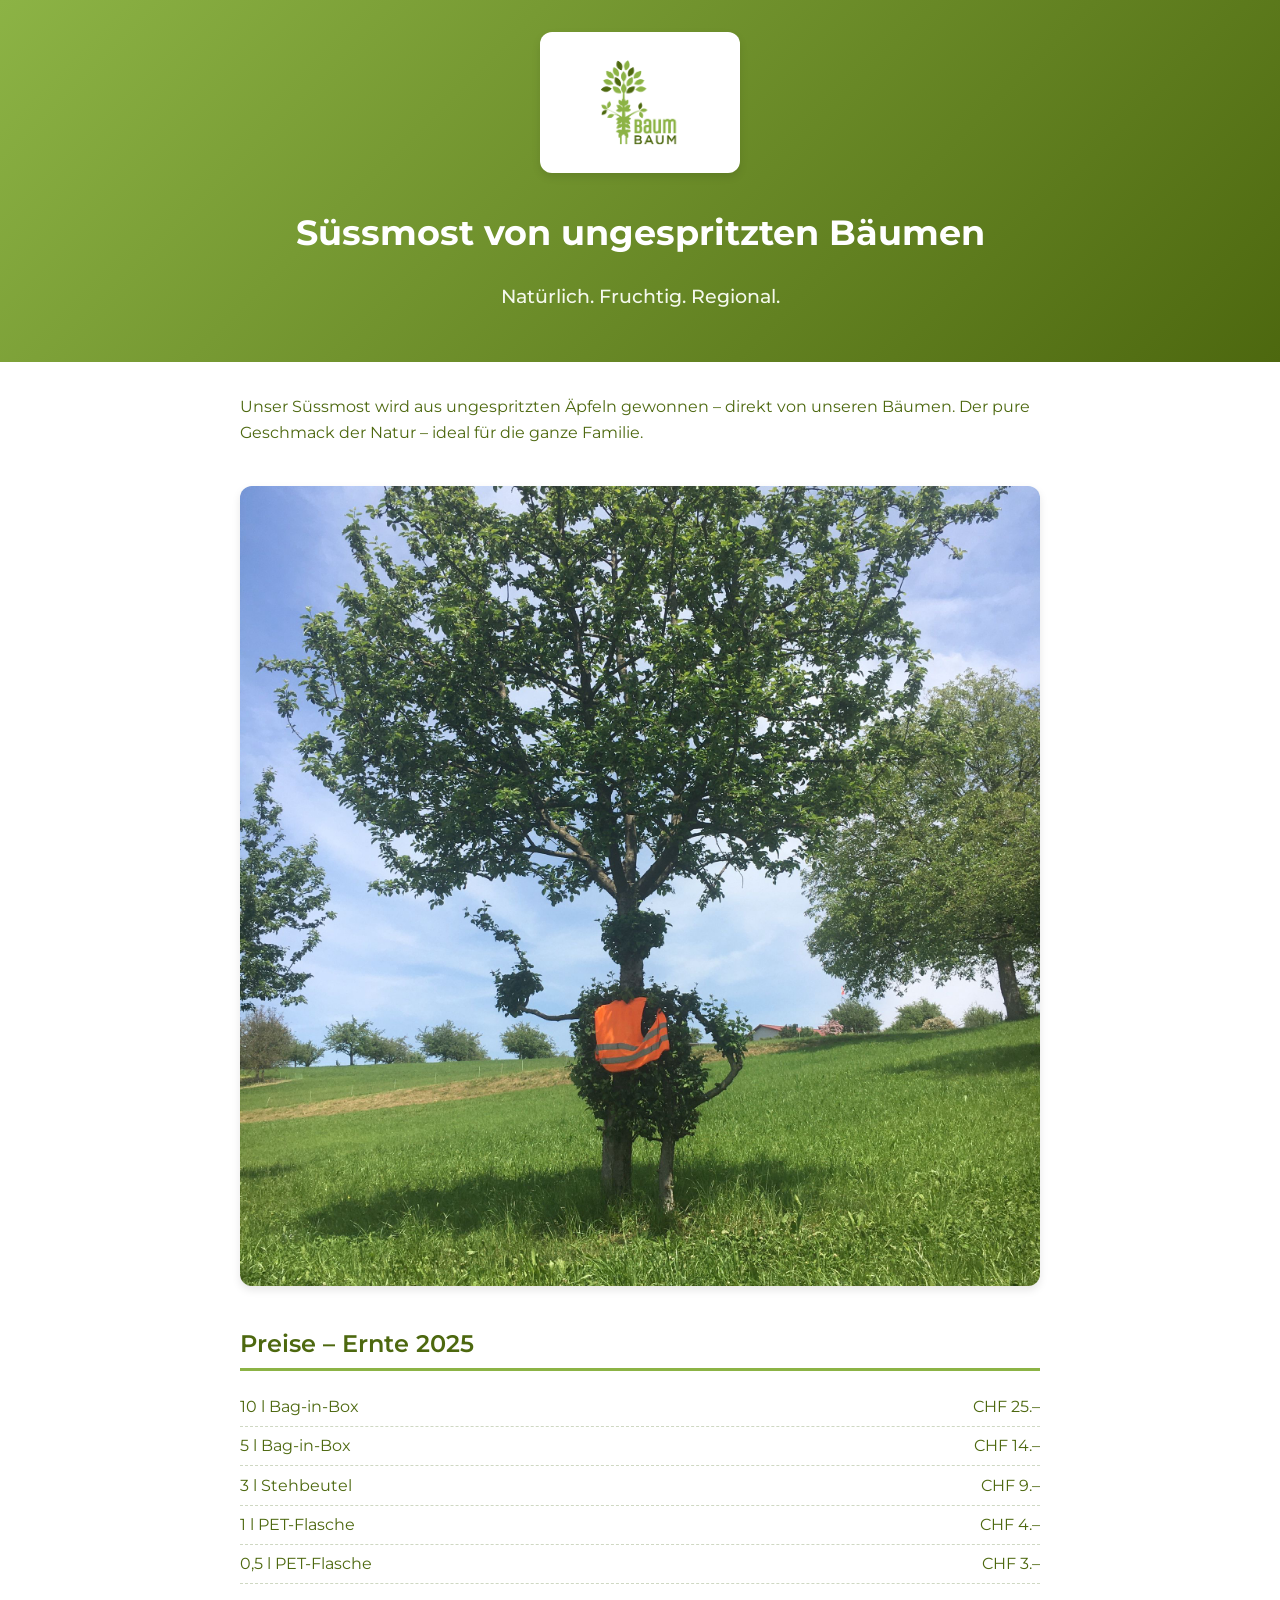
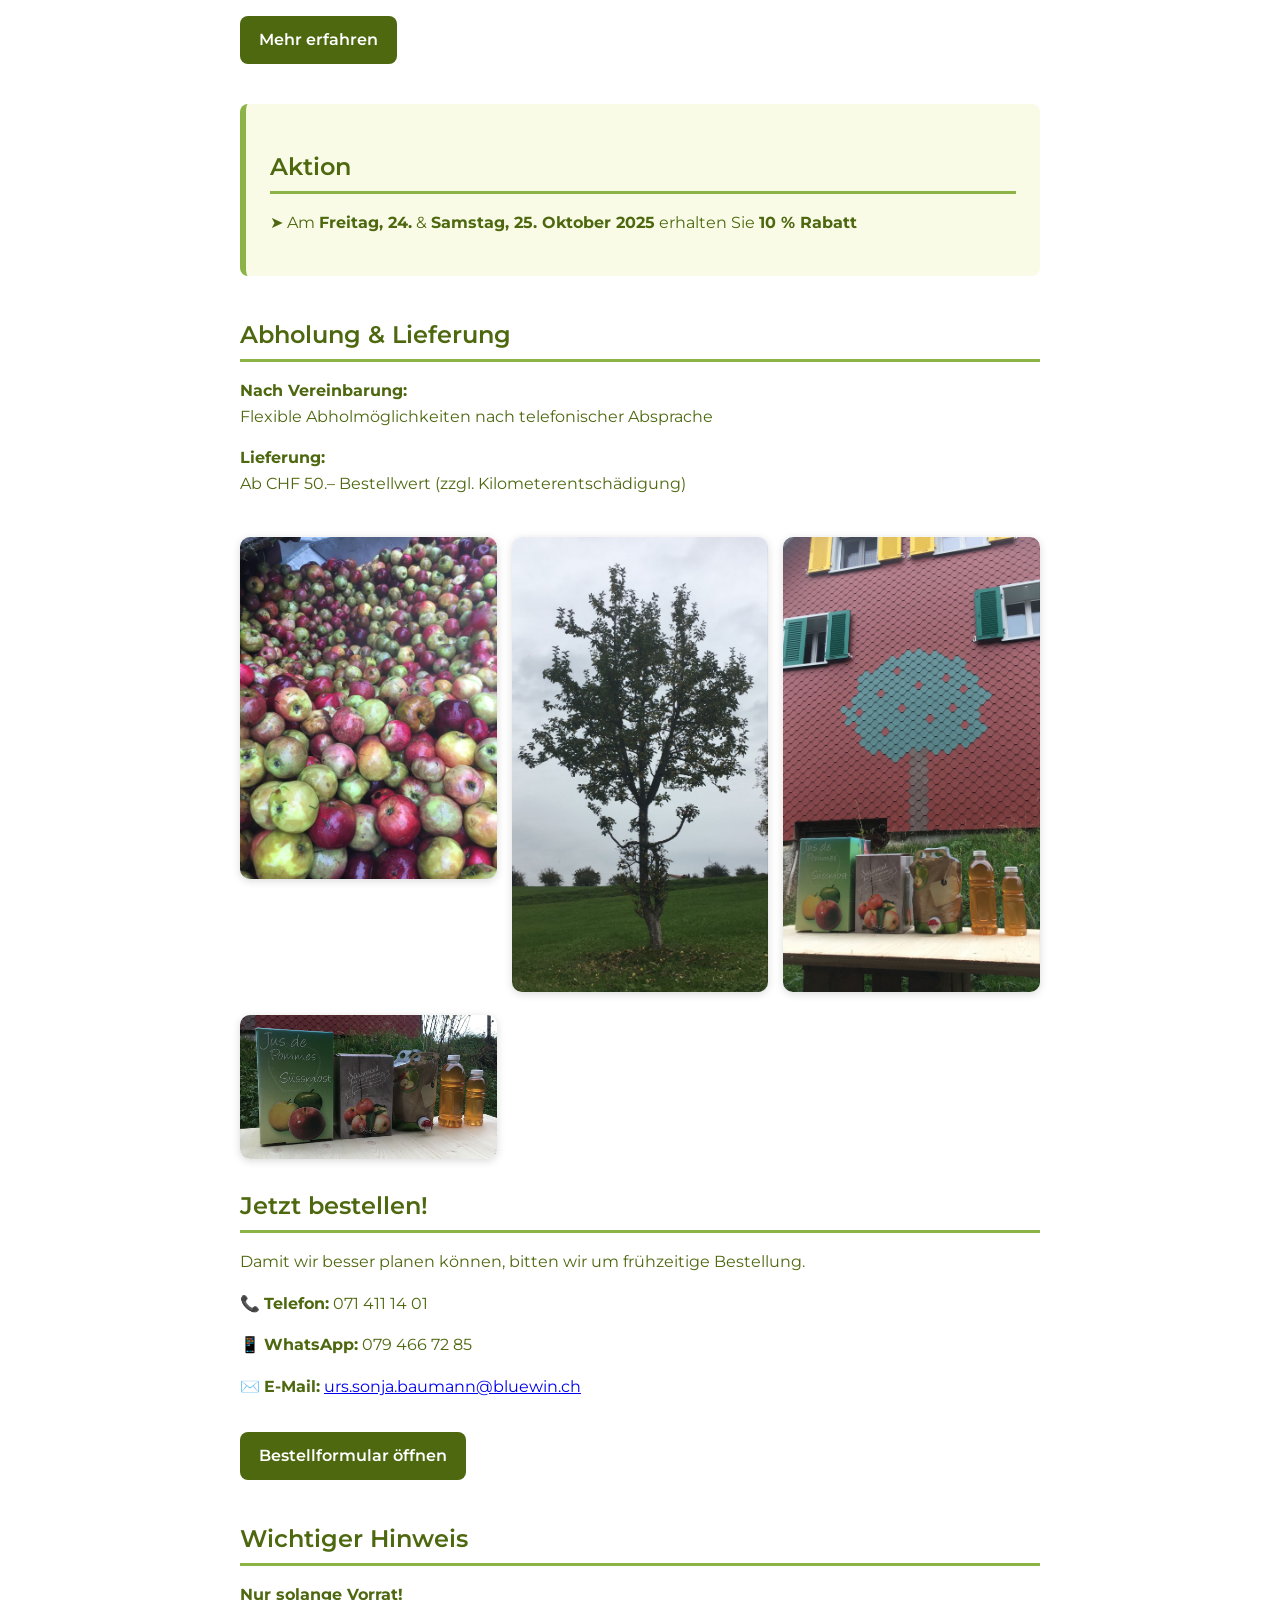
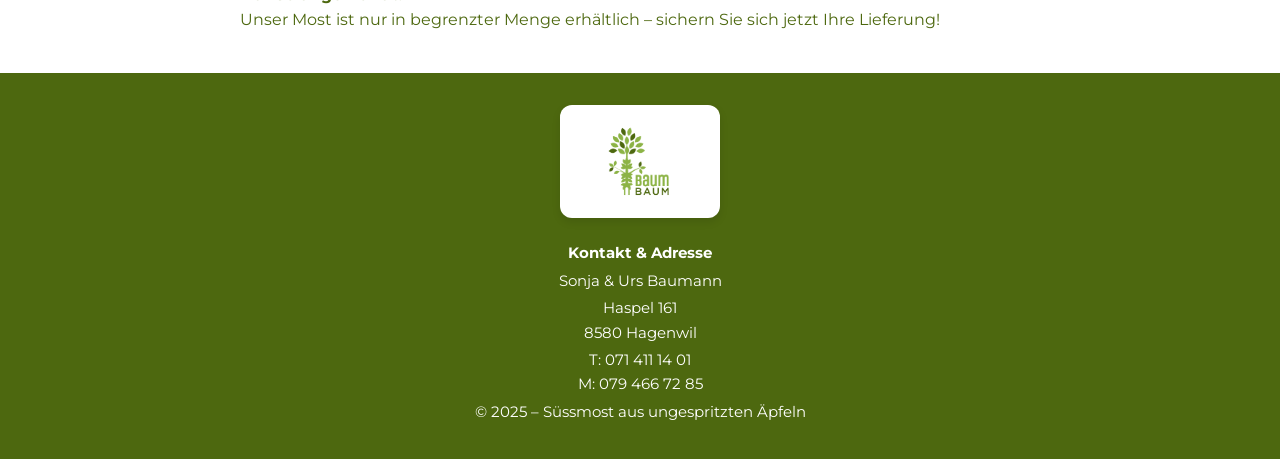
==== index.html @ 77c588aa "gallery (2)" ====
<!DOCTYPE html>
<html lang="de">
<head>
  <meta charset="UTF-8">
  <meta name="viewport" content="width=device-width, initial-scale=1.0">
  <title>Süssmost – baumbaum.ch</title>
  <link href="https://fonts.googleapis.com/css2?family=Montserrat:wght@400;500;700&display=swap" rel="stylesheet">

  <style>
    :root {
      --green-dark: #4d680f;
      --green-light: #8cb345;
      --white: #ffffff;
    }

    body {
      font-family: 'Montserrat', sans-serif;
      background-color: var(--white);
      color: var(--green-dark);
      margin: 0;
      padding: 0;
      line-height: 1.6;
    }

    header {
      background: linear-gradient(135deg, var(--green-light), var(--green-dark));
      color: var(--white);
      text-align: center;
      padding: 2rem 1rem;
    }

    header img {
      background-color: #ffffff;
      max-width: 200px;
      margin-bottom: 1rem;
      border-radius: 12px;
      box-shadow: 0 4px 8px rgba(0,0,0,0.1);
    }

    header h1 {
      font-size: 2.2rem;
      margin: 0.5rem 0;
      font-weight: 700;
    }

    header p {
      font-size: 1.2rem;
      font-weight: 500;
      color: #f4f8ec;
    }

    main {
      max-width: 800px;
      margin: 2rem auto;
      padding: 0 1.2rem;
    }

    section {
      margin-bottom: 2.5rem;
    }

    h2 {
      color: var(--green-dark);
      border-bottom: 3px solid var(--green-light);
      padding-bottom: 0.3rem;
      margin-bottom: 1rem;
      font-weight: 600;
    }

    ul {
      list-style: none;
      padding: 0;
    }

    li {
      display: flex;
      justify-content: space-between;
      padding: 0.4rem 0;
      border-bottom: 1px dashed #cfd8c3;
    }

    .btn {
      display: inline-block;
      background-color: var(--green-dark);
      color: var(--white);
      text-decoration: none;
      padding: 0.7rem 1.2rem;
      border-radius: 8px;
      margin-top: 1rem;
      transition: background-color 0.3s ease;
      font-weight: 600;
    }

    .btn:hover {
      background-color: var(--green-light);
      color: var(--green-dark);
    }

    .aktion {
      background-color: #f9fbe7;
      padding: 1.5rem;
      border-left: 6px solid var(--green-light);
      border-radius: 8px;
    }

    footer {
      background-color: var(--green-dark);
      color: var(--white);
      text-align: center;
      padding: 2rem 1rem;
      font-size: 0.95rem;
    }

    footer img {
      background-color: #ffffff;
      max-width: 160px;
      margin-bottom: 0.8rem;
      border-radius: 12px;
      box-shadow: 0 4px 8px rgba(0,0,0,0.1);
    }

    footer p {
      margin: 0.2rem 0;
    }

    .gallery {
      display: grid;
      grid-template-columns: repeat(auto-fit, minmax(200px, 1fr));
      gap: 15px;
    }

    .gallery {
      display: grid;
      grid-template-columns: repeat(auto-fit, minmax(200px, 1fr));
      gap: 15px;
    }

    .gallery a img {
      width: 100%;
      height: auto;
      border-radius: 10px;
      box-shadow: 0 2px 8px rgba(0,0,0,0.15);
      transition: transform 0.3s;
    }

    .gallery a img:hover {
      transform: scale(1.05);
    }

    /* Lightbox-Stil */
    .lightbox {
      display: none;
      position: fixed;
      z-index: 999;
      top: 0;
      left: 0;
      width: 100%;
      height: 100%;
      background: rgba(0,0,0,0.8);
      justify-content: center;
      align-items: center;
    }

    .lightbox img {
      max-width: 90%;
      max-height: 80%;
      border-radius: 10px;
      box-shadow: 0 2px 10px rgba(0,0,0,0.5);
    }

    /* Schließen durch Klick */
    .lightbox:target {
      display: flex;
    }

    .lightbox:target img {
      animation: zoom 0.3s ease;
    }

    @keyframes zoom {
      from { transform: scale(0.8); opacity: 0; }
      to { transform: scale(1); opacity: 1; }
    }

    /* Schließen-Button */
    .close {
      position: absolute;
      top: 20px;
      right: 30px;
      color: white;
      text-decoration: none;
      font-size: 2rem;
      font-weight: bold;
    }

    .close:hover {
      color: #ccc;
    }

    @media (max-width: 600px) {
      li {
        flex-direction: column;
        align-items: flex-start;
      }
      li span:last-child {
        margin-top: 0.2rem;
      }
    }

    .image {
      text-align: center;
      margin: 2rem 0;
    }

    .image img {
      max-width: 100%;
      border-radius: 12px;
      box-shadow: 0 4px 8px rgba(0,0,0,0.1);
    }
  </style>
</head>
<body>
  <header>
    <img src="img/logo_baumbaum.png" alt="Logo">
    <h1>Süssmost von ungespritzten Bäumen</h1>
    <p>Natürlich. Fruchtig. Regional.</p>
  </header>

  <main>
    <section>
      <p>Unser Süssmost wird aus ungespritzten Äpfeln gewonnen – direkt von unseren Bäumen. 
      Der pure Geschmack der Natur – ideal für die ganze Familie.</p>
    </section>

    <div class="image"><img src="img/baum_leuchtweste.JPG" alt="Frische Äpfel"></div>

    <section>
      <h2>Preise – Ernte 2025</h2>
      <ul>
        <li><span>10 l Bag-in-Box</span><span>CHF 25.–</span></li>
        <li><span>5 l Bag-in-Box</span><span>CHF 14.–</span></li>
        <li><span>3 l Stehbeutel</span><span>CHF 9.–</span></li>
        <li><span>1 l PET-Flasche</span><span>CHF 4.–</span></li>
        <li><span>0,5 l PET-Flasche</span><span>CHF 3.–</span></li>
      </ul>
      <a href="docs/BaumBaum-Preisblatt.pdf" class="btn" target="_blank">Mehr erfahren</a>
    </section>

    <section class="aktion">
      <h2>Aktion</h2>
      <p>➤ Am <strong>Freitag, 24.</strong> & <strong>Samstag, 25. Oktober 2025</strong> 
      erhalten Sie <strong>10 % Rabatt</strong></p>
    </section>

    <section>
      <h2>Abholung & Lieferung</h2>

      <p><strong>Nach Vereinbarung:</strong><br>
      Flexible Abholmöglichkeiten nach telefonischer Absprache</p>

      <p><strong>Lieferung:</strong><br>
      Ab CHF 50.– Bestellwert (zzgl. Kilometerentschädigung)</p>
    </section>

    <div class="gallery">
      <a href="#bild1"><img src="img/aepfel.jpg" alt="Frische Äpfel"></a>
      <a href="#bild2"><img src="img/baumbaum_1.jpeg" alt="Frische Äpfel"></a>
      <a href="#bild2"><img src="img/baumbaum_2.jpeg" alt="Frische Äpfel"></a>
      <a href="#bild2"><img src="img/baumbaum_3.jpeg" alt="Frische Äpfel"></a>
    </div>

    <!-- Lightboxen -->
    <div class="lightbox" id="bild1">
      <a href="#" class="close">&times;</a>
      <img src="img/aepfel.jpg" alt="Frische Äpfel">
    </div>

    <div class="lightbox" id="bild2">
      <a href="#" class="close">&times;</a>
      <img src="img/baumbaum_1.jpeg" alt="Frische Äpfel">
    </div>

    <div class="lightbox" id="bild3">
      <a href="#" class="close">&times;</a>
      <img src="img/baumbaum_2.jpeg" alt="Frische Äpfel">
    </div>

    <div class="lightbox" id="bild4">
      <a href="#" class="close">&times;</a>
      <img src="img/baumbaum_3.jpeg" alt="Frische Äpfel">
    </div>

    <section>
      <h2>Jetzt bestellen!</h2>
      <p>Damit wir besser planen können, bitten wir um frühzeitige Bestellung.</p>
      <p>📞 <strong>Telefon:</strong> 071 411 14 01</p>
      <p>📱 <strong>WhatsApp:</strong> 079 466 72 85</p>
      <p>✉️ <strong>E-Mail:</strong> <a href="mailto:urs.sonja.baumann@bluewin.ch">urs.sonja.baumann@bluewin.ch</a></p>
      <a href="docs/BaumBaum-Bestellung.pdf" class="btn" target="_blank">Bestellformular öffnen</a>
    </section>

    <section>
      <h2>Wichtiger Hinweis</h2>
      <p><strong>Nur solange Vorrat!</strong><br>
      Unser Most ist nur in begrenzter Menge erhältlich – sichern Sie sich jetzt Ihre Lieferung!</p>
    </section>
  </main>

  <footer>
    <img src="img/logo_baumbaum.png" alt="Logo">
    <p><strong>Kontakt & Adresse</strong></p>
    <p>Sonja & Urs Baumann</p>
    <p>Haspel 161<br>8580 Hagenwil</p>
    <p>T: 071 411 14 01<br>M: 079 466 72 85</p>
    <p>© 2025 – Süssmost aus ungespritzten Äpfeln</p>
  </footer>
</body>
</html>
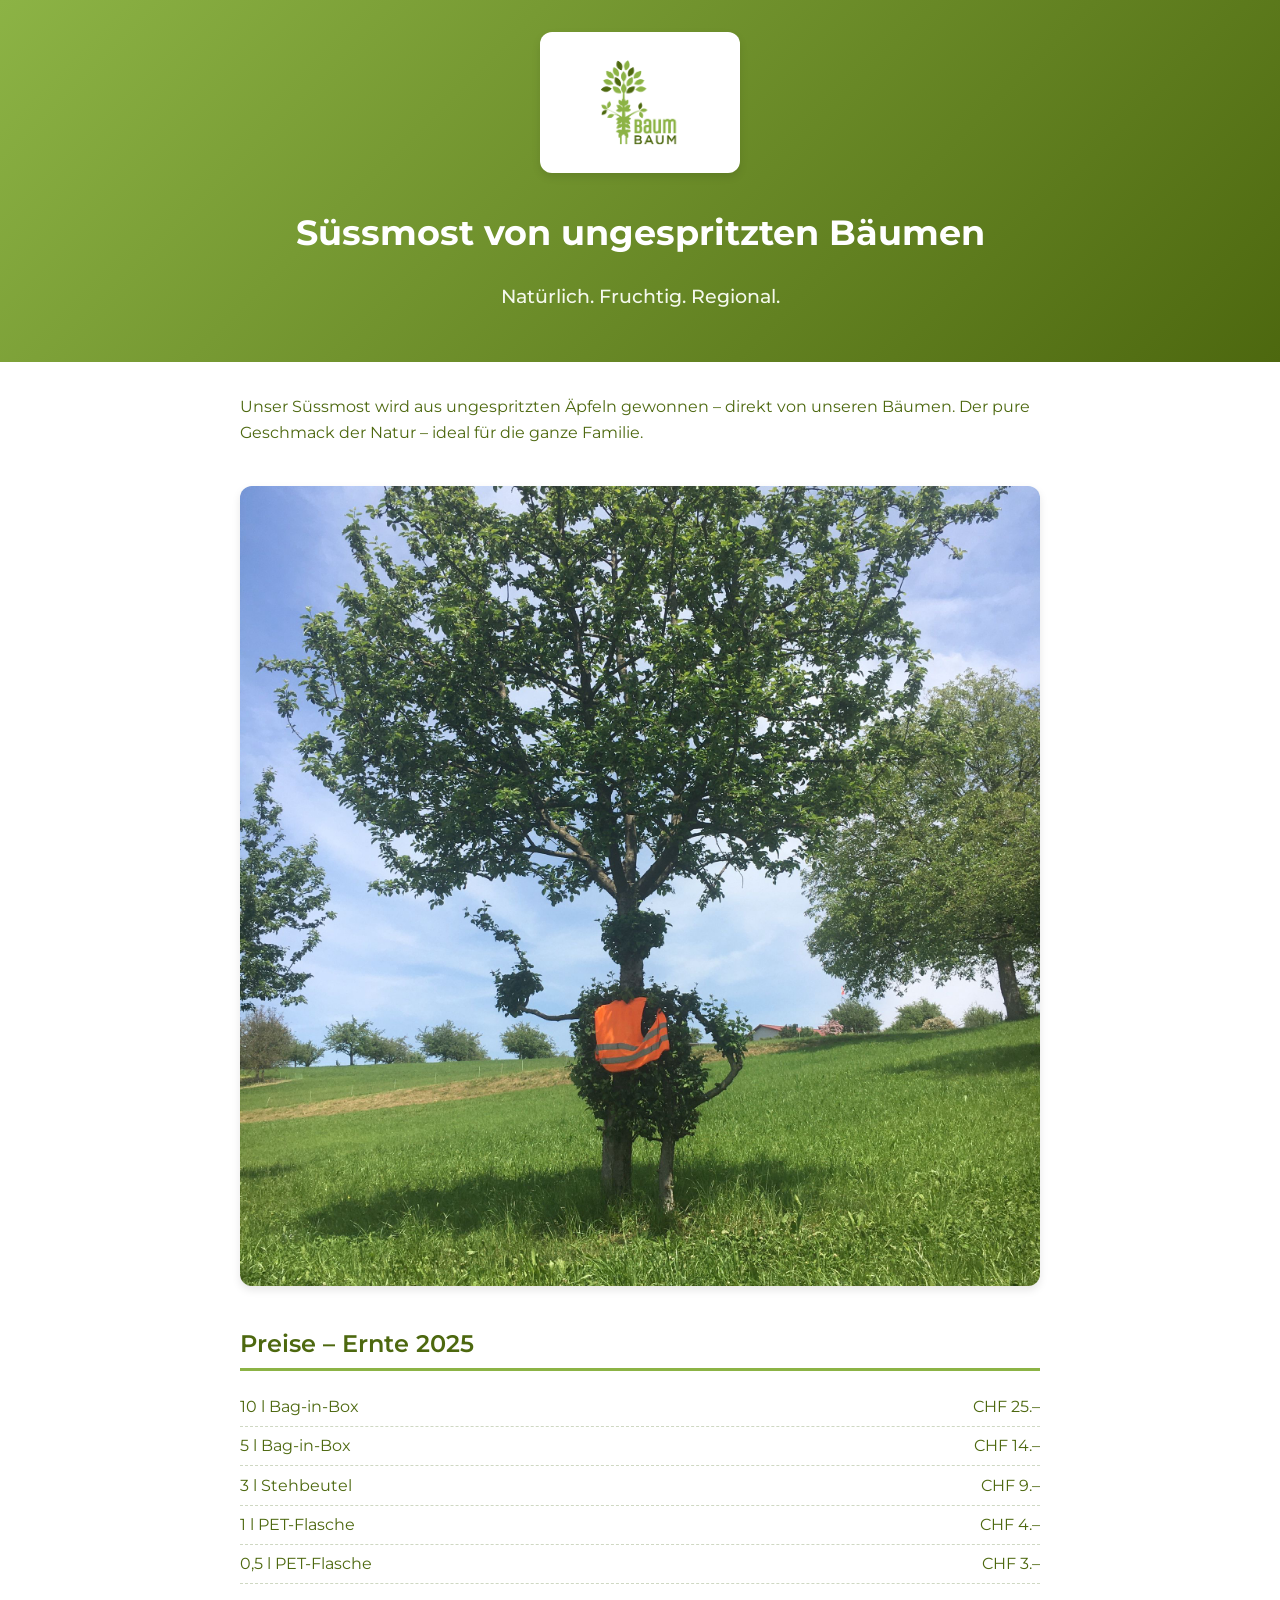
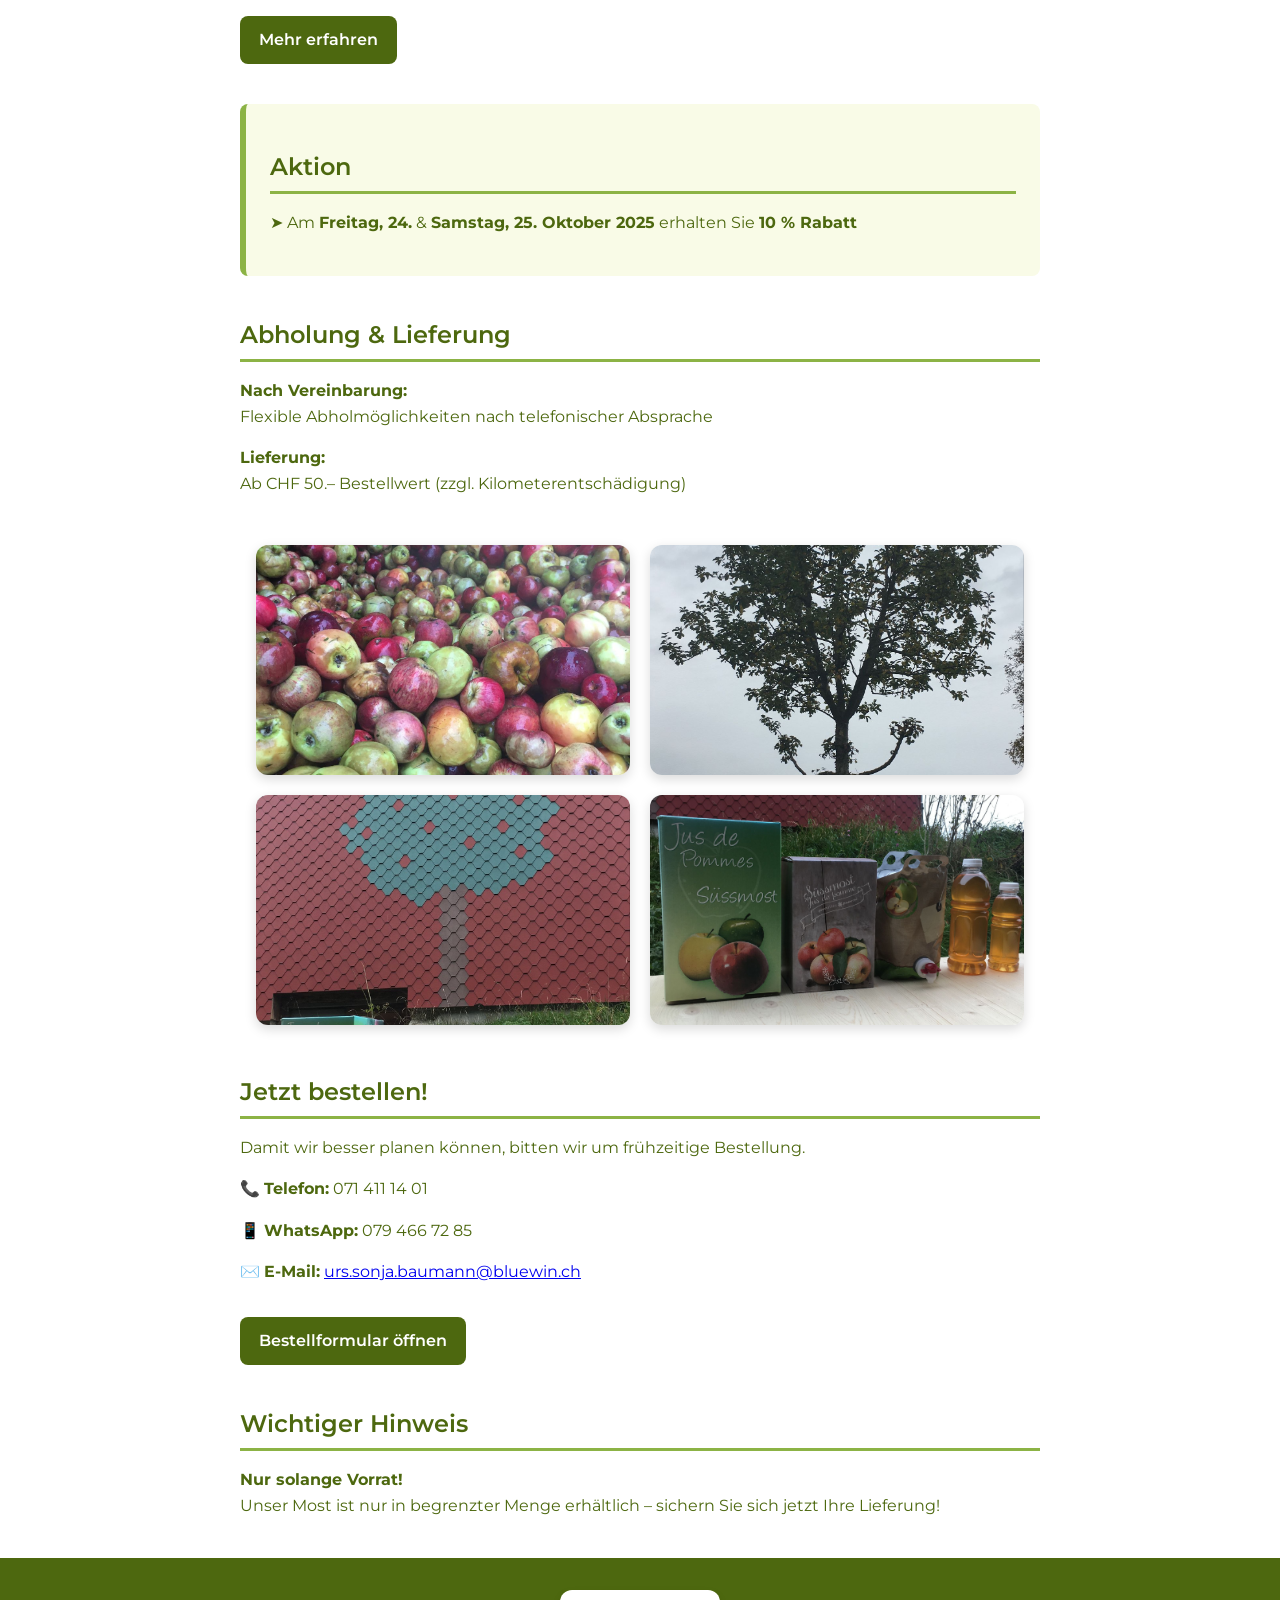
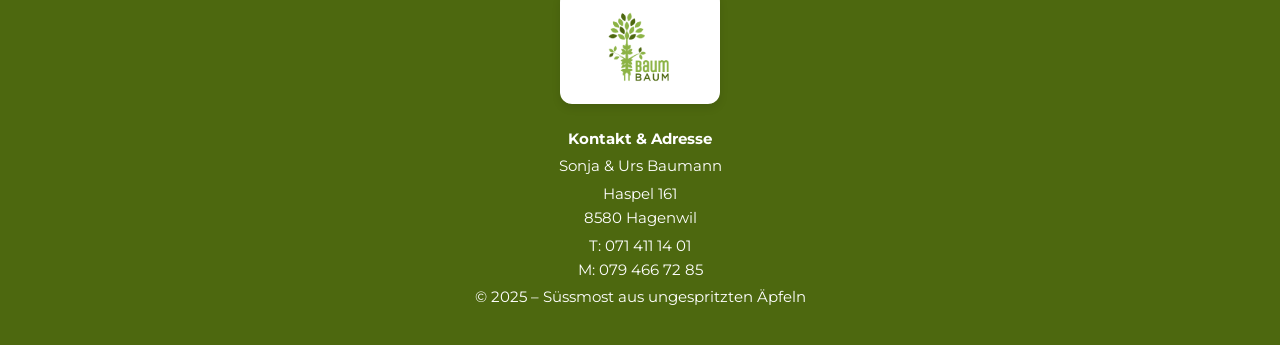
==== commit 07c9f116: "gallery" ====
--- a/index.html
+++ b/index.html
@@ -125,76 +125,25 @@
 
     .gallery {
       display: grid;
-      grid-template-columns: repeat(auto-fit, minmax(200px, 1fr));
-      gap: 15px;
-    }
-
-    .gallery {
-      display: grid;
-      grid-template-columns: repeat(auto-fit, minmax(200px, 1fr));
-      gap: 15px;
-    }
-
-    .gallery a img {
+      grid-template-columns: repeat(auto-fit, minmax(250px, 1fr));
+      gap: 20px;
+      margin: 3rem auto;
+      max-width: 1000px;
+      padding: 0 1rem;
+    }
+
+    .gallery img {
       width: 100%;
-      height: auto;
-      border-radius: 10px;
-      box-shadow: 0 2px 8px rgba(0,0,0,0.15);
-      transition: transform 0.3s;
-    }
-
-    .gallery a img:hover {
-      transform: scale(1.05);
-    }
-
-    /* Lightbox-Stil */
-    .lightbox {
-      display: none;
-      position: fixed;
-      z-index: 999;
-      top: 0;
-      left: 0;
-      width: 100%;
-      height: 100%;
-      background: rgba(0,0,0,0.8);
-      justify-content: center;
-      align-items: center;
-    }
-
-    .lightbox img {
-      max-width: 90%;
-      max-height: 80%;
-      border-radius: 10px;
-      box-shadow: 0 2px 10px rgba(0,0,0,0.5);
-    }
-
-    /* Schließen durch Klick */
-    .lightbox:target {
-      display: flex;
-    }
-
-    .lightbox:target img {
-      animation: zoom 0.3s ease;
-    }
-
-    @keyframes zoom {
-      from { transform: scale(0.8); opacity: 0; }
-      to { transform: scale(1); opacity: 1; }
-    }
-
-    /* Schließen-Button */
-    .close {
-      position: absolute;
-      top: 20px;
-      right: 30px;
-      color: white;
-      text-decoration: none;
-      font-size: 2rem;
-      font-weight: bold;
-    }
-
-    .close:hover {
-      color: #ccc;
+      height: 230px;
+      object-fit: cover; /* sorgt für einheitliche Höhe und Beschnitt */
+      border-radius: 12px;
+      box-shadow: 0 4px 12px rgba(0, 0, 0, 0.15);
+      transition: transform 0.3s ease, box-shadow 0.3s ease;
+    }
+
+    .gallery img:hover {
+      transform: scale(1.04);
+      box-shadow: 0 6px 18px rgba(0, 0, 0, 0.25);
     }
 
     @media (max-width: 600px) {
@@ -263,30 +212,9 @@
     </section>
 
     <div class="gallery">
-      <a href="#bild1"><img src="img/aepfel.jpg" alt="Frische Äpfel"></a>
-      <a href="#bild2"><img src="img/baumbaum_1.jpeg" alt="Frische Äpfel"></a>
-      <a href="#bild2"><img src="img/baumbaum_2.jpeg" alt="Frische Äpfel"></a>
-      <a href="#bild2"><img src="img/baumbaum_3.jpeg" alt="Frische Äpfel"></a>
-    </div>
-
-    <!-- Lightboxen -->
-    <div class="lightbox" id="bild1">
-      <a href="#" class="close">&times;</a>
       <img src="img/aepfel.jpg" alt="Frische Äpfel">
-    </div>
-
-    <div class="lightbox" id="bild2">
-      <a href="#" class="close">&times;</a>
       <img src="img/baumbaum_1.jpeg" alt="Frische Äpfel">
-    </div>
-
-    <div class="lightbox" id="bild3">
-      <a href="#" class="close">&times;</a>
       <img src="img/baumbaum_2.jpeg" alt="Frische Äpfel">
-    </div>
-
-    <div class="lightbox" id="bild4">
-      <a href="#" class="close">&times;</a>
       <img src="img/baumbaum_3.jpeg" alt="Frische Äpfel">
     </div>
 
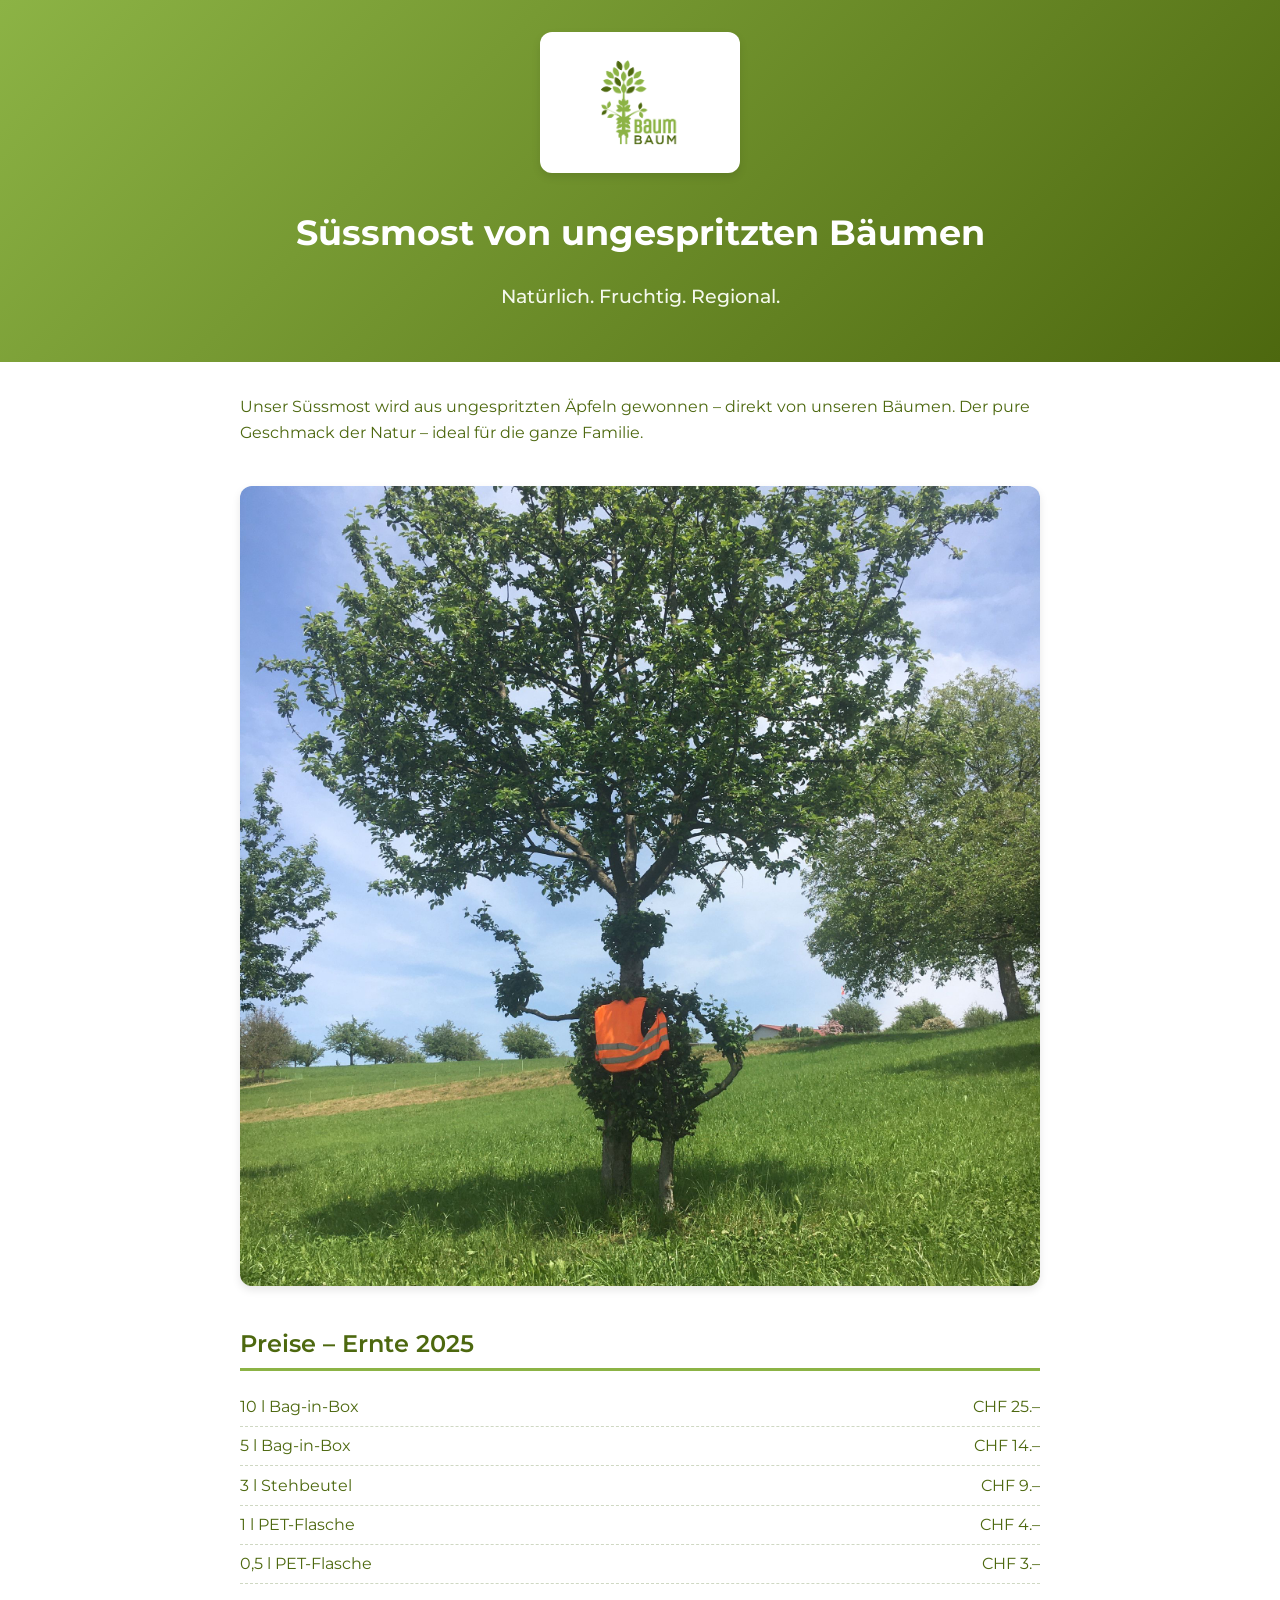
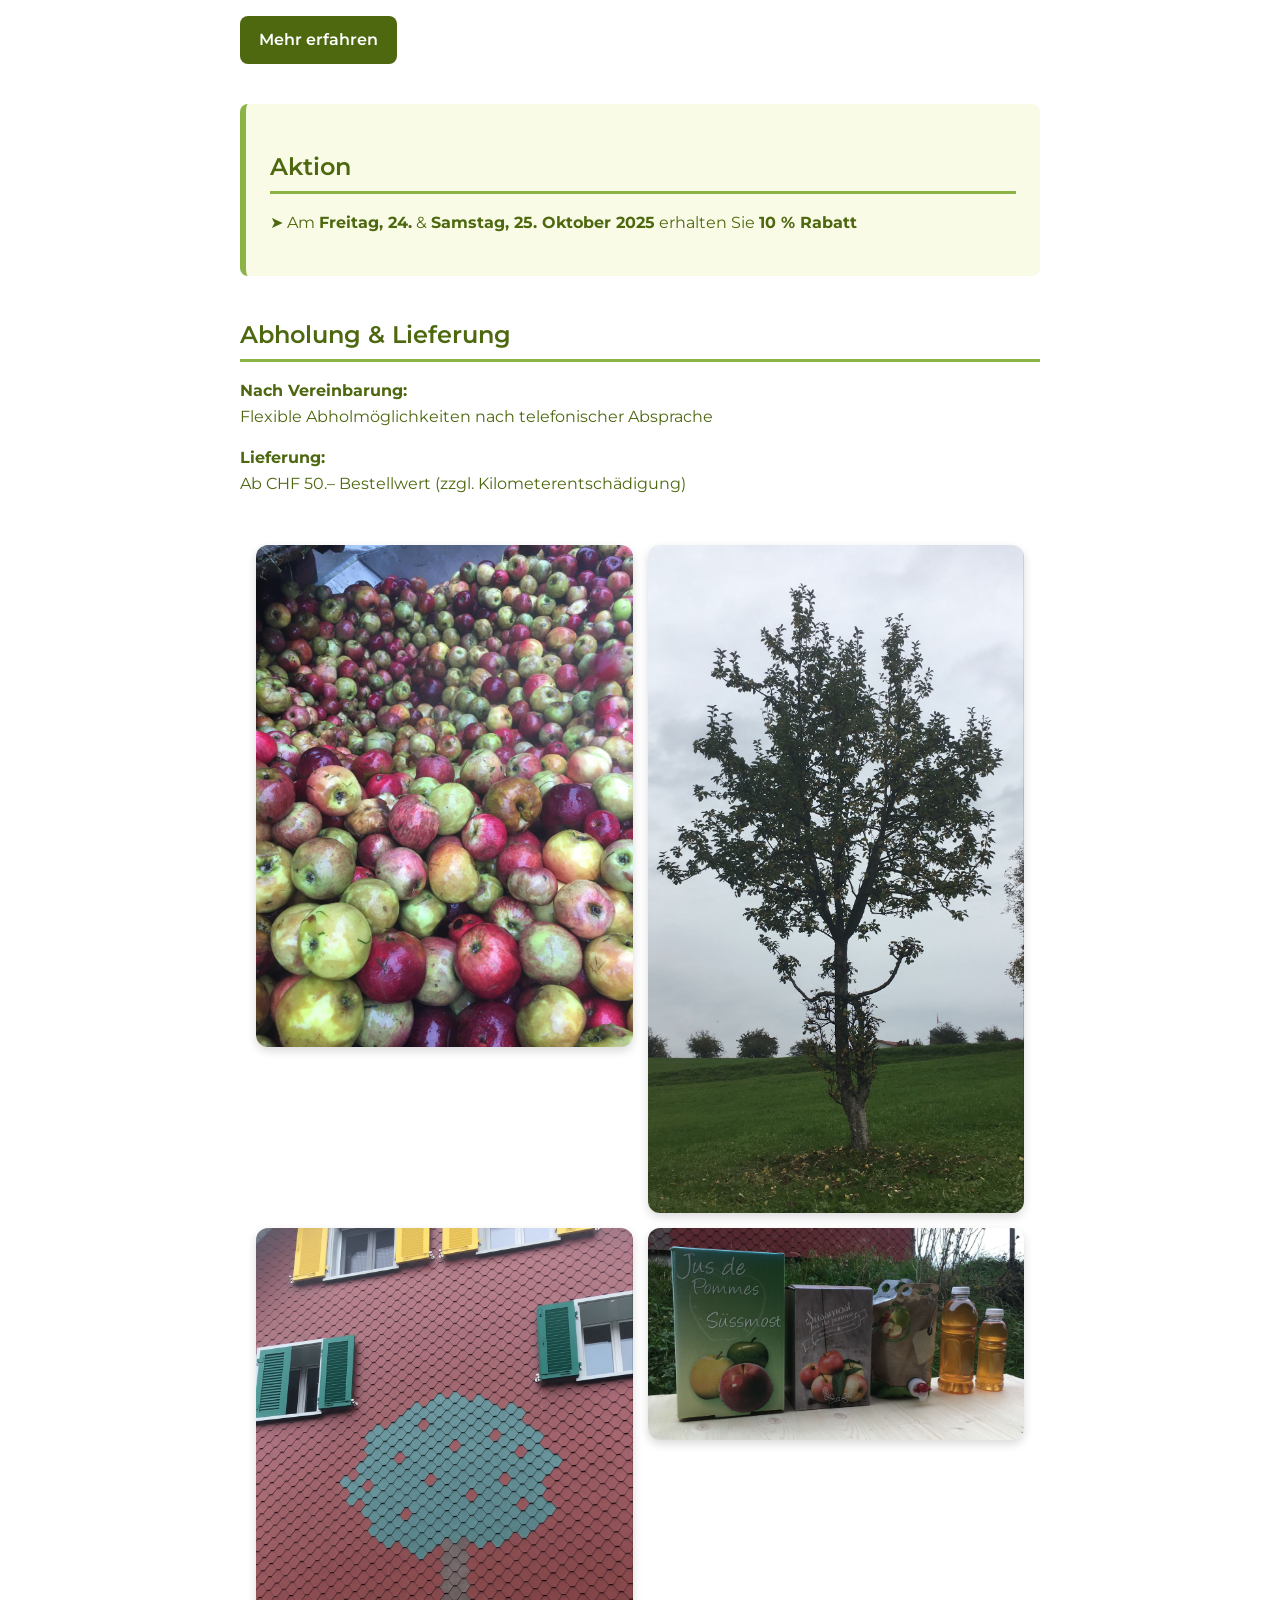
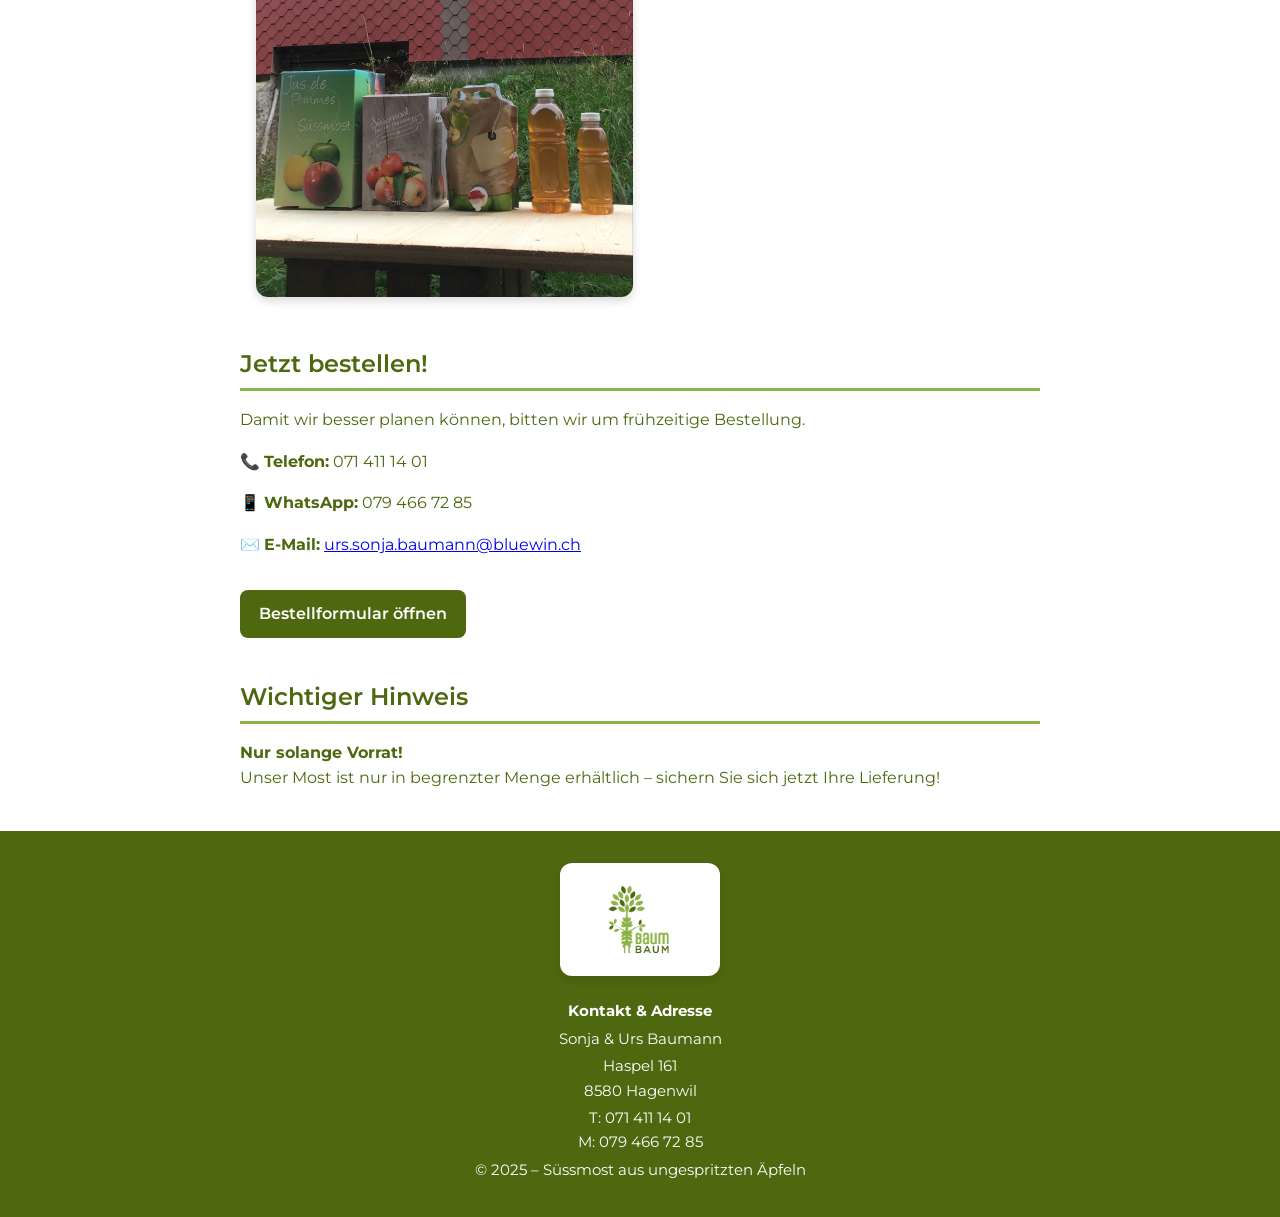
==== commit e586d26d: "gallery" ====
--- a/index.html
+++ b/index.html
@@ -126,7 +126,7 @@
     .gallery {
       display: grid;
       grid-template-columns: repeat(auto-fit, minmax(250px, 1fr));
-      gap: 20px;
+      gap: 15px;
       margin: 3rem auto;
       max-width: 1000px;
       padding: 0 1rem;
@@ -134,15 +134,14 @@
 
     .gallery img {
       width: 100%;
-      height: 230px;
-      object-fit: cover; /* sorgt für einheitliche Höhe und Beschnitt */
-      border-radius: 12px;
-      box-shadow: 0 4px 12px rgba(0, 0, 0, 0.15);
+      height: auto;
+      border-radius: 12px;
+      box-shadow: 0 4px 10px rgba(0, 0, 0, 0.15);
       transition: transform 0.3s ease, box-shadow 0.3s ease;
     }
 
     .gallery img:hover {
-      transform: scale(1.04);
+      transform: scale(1.03);
       box-shadow: 0 6px 18px rgba(0, 0, 0, 0.25);
     }
 
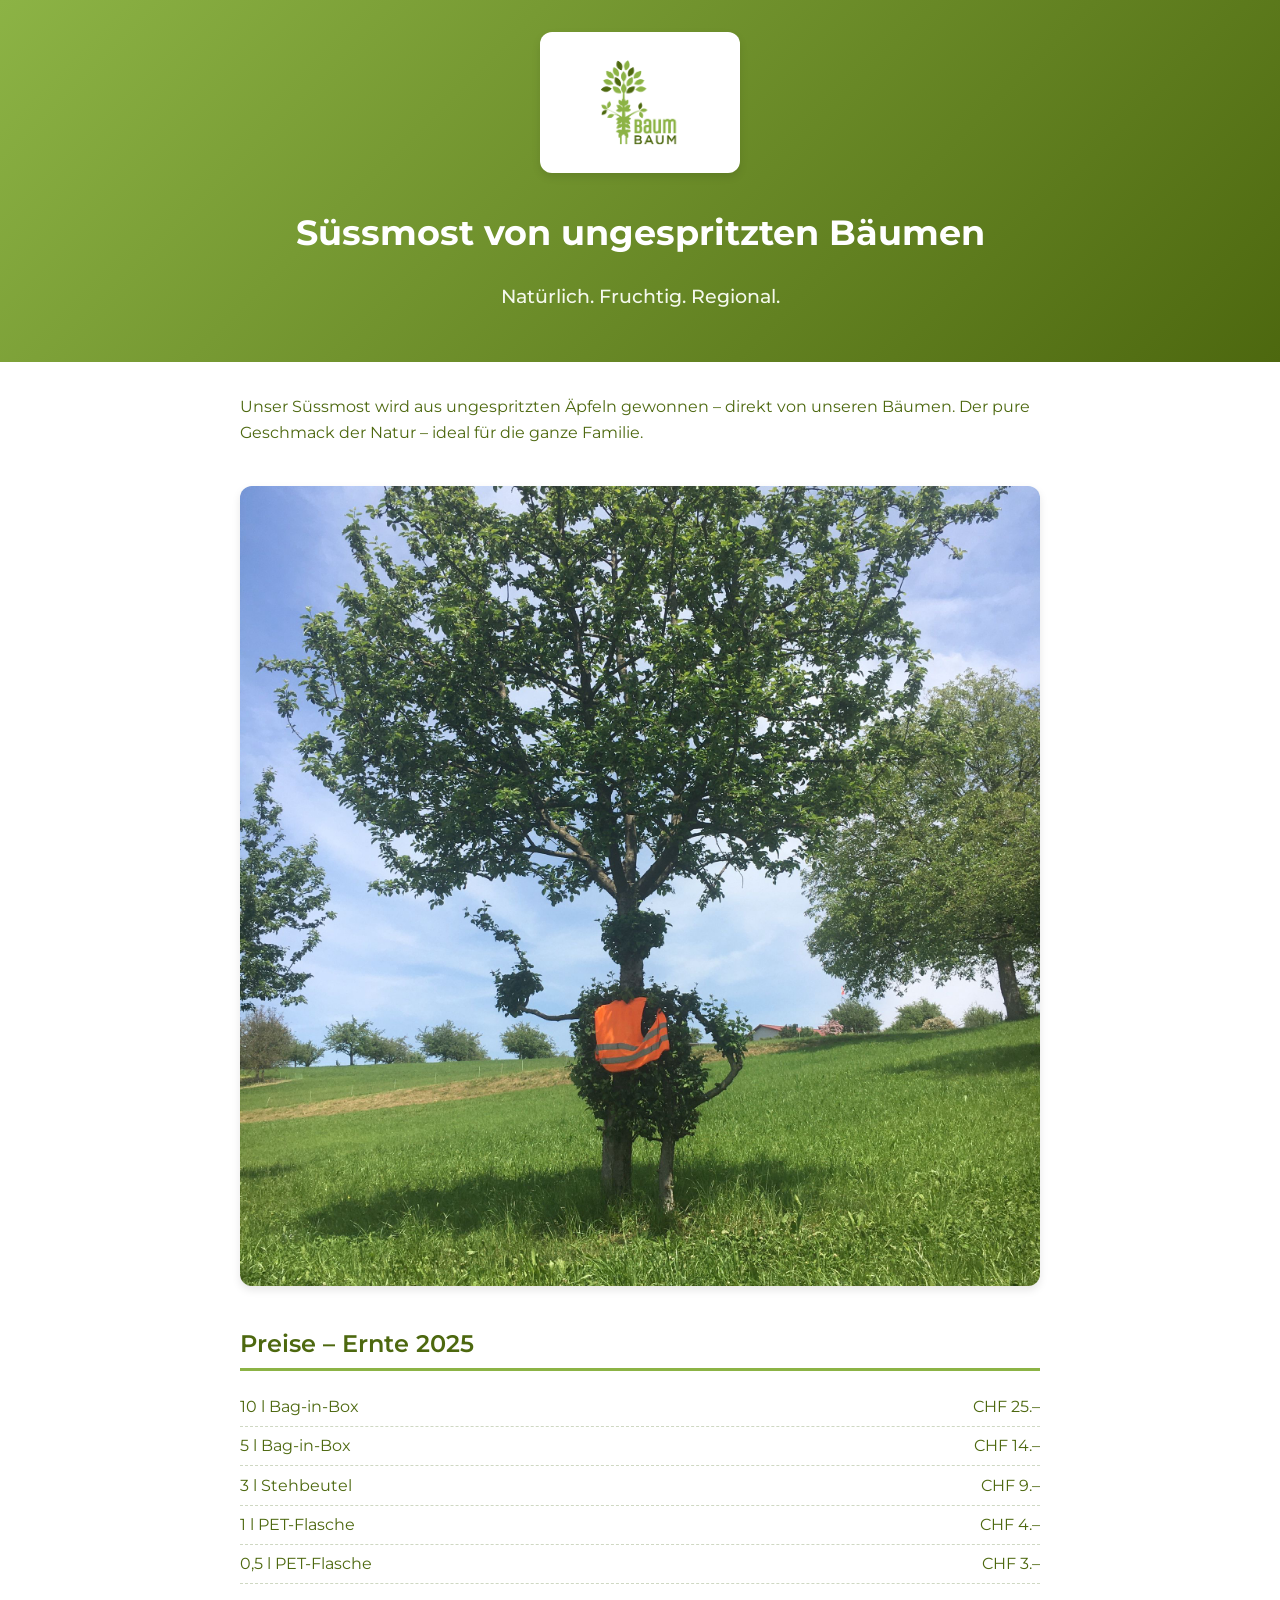
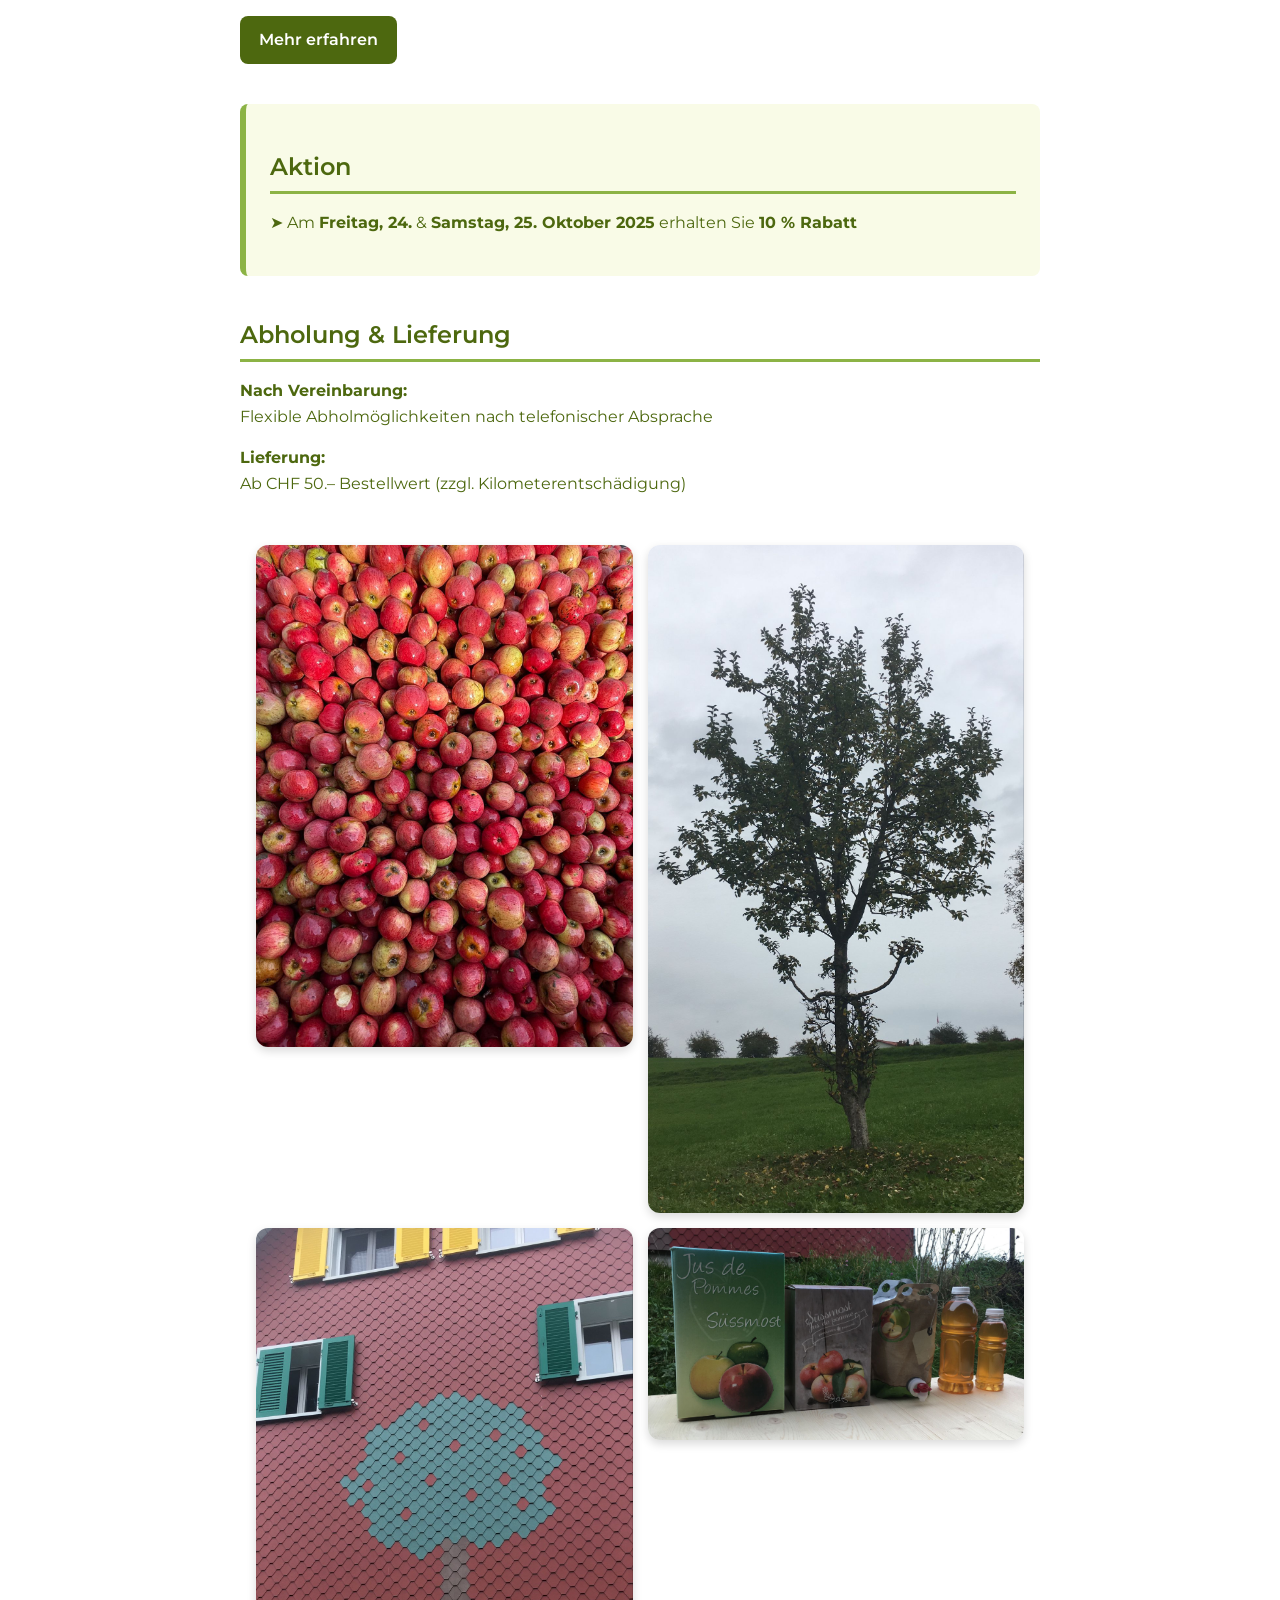
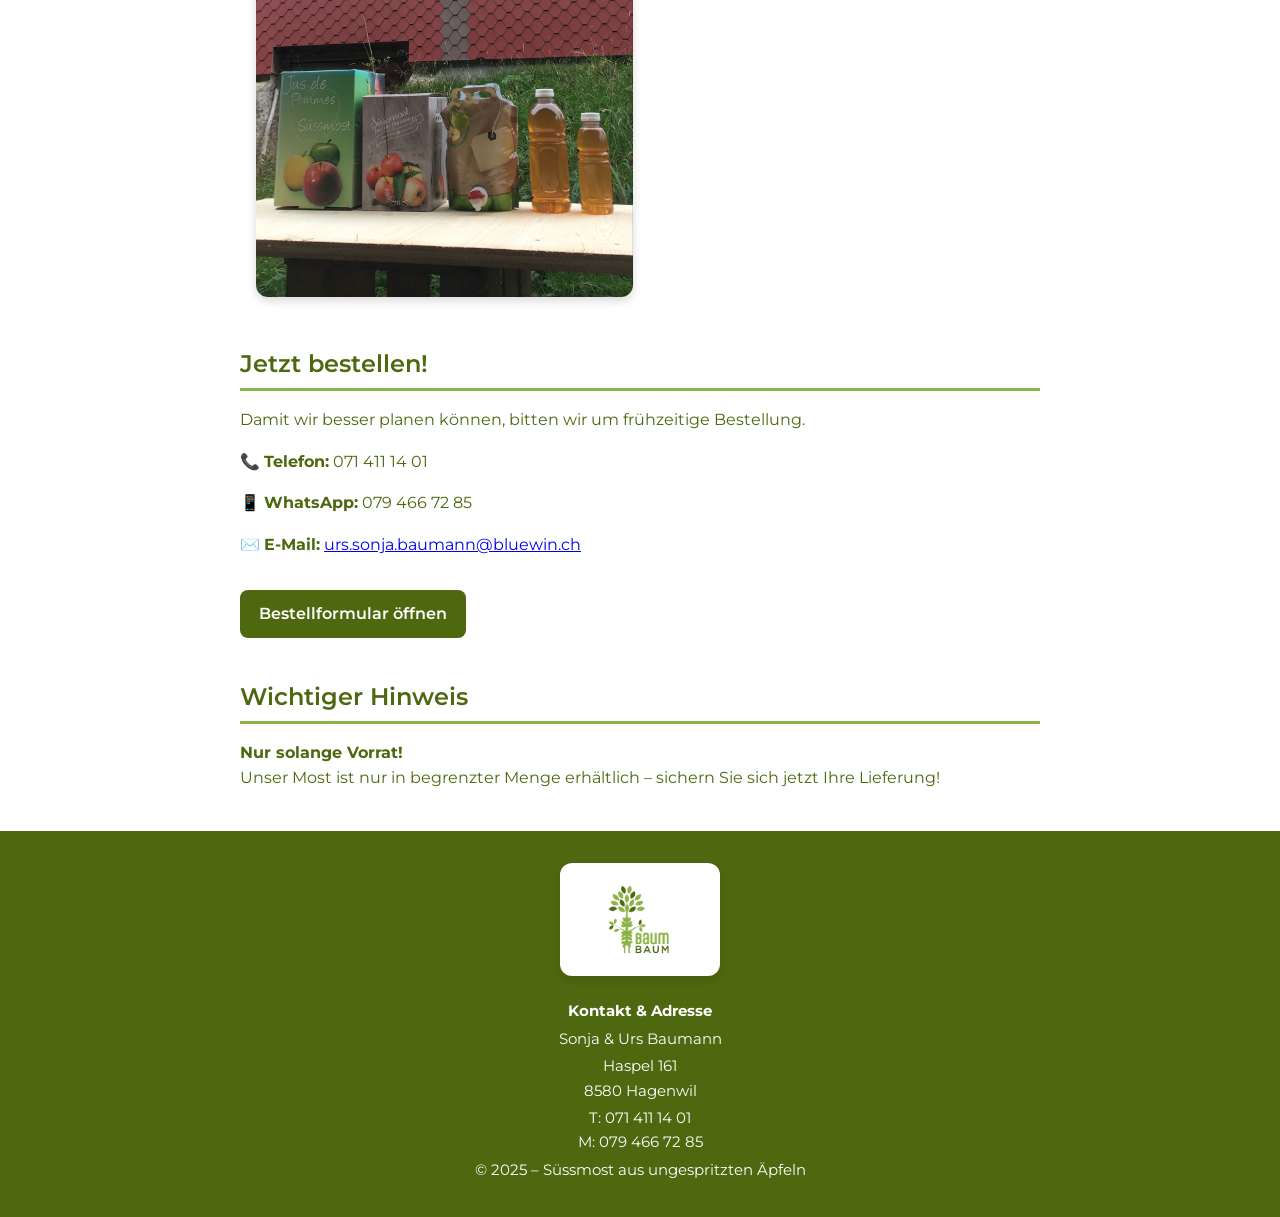
==== commit e3705735: "change image" ====
--- a/index.html
+++ b/index.html
@@ -211,7 +211,7 @@
     </section>
 
     <div class="gallery">
-      <img src="img/aepfel.jpg" alt="Frische Äpfel">
+      <img src="img/aepfel.jpeg" alt="Frische Äpfel">
       <img src="img/baumbaum_1.jpeg" alt="Frische Äpfel">
       <img src="img/baumbaum_2.jpeg" alt="Frische Äpfel">
       <img src="img/baumbaum_3.jpeg" alt="Frische Äpfel">
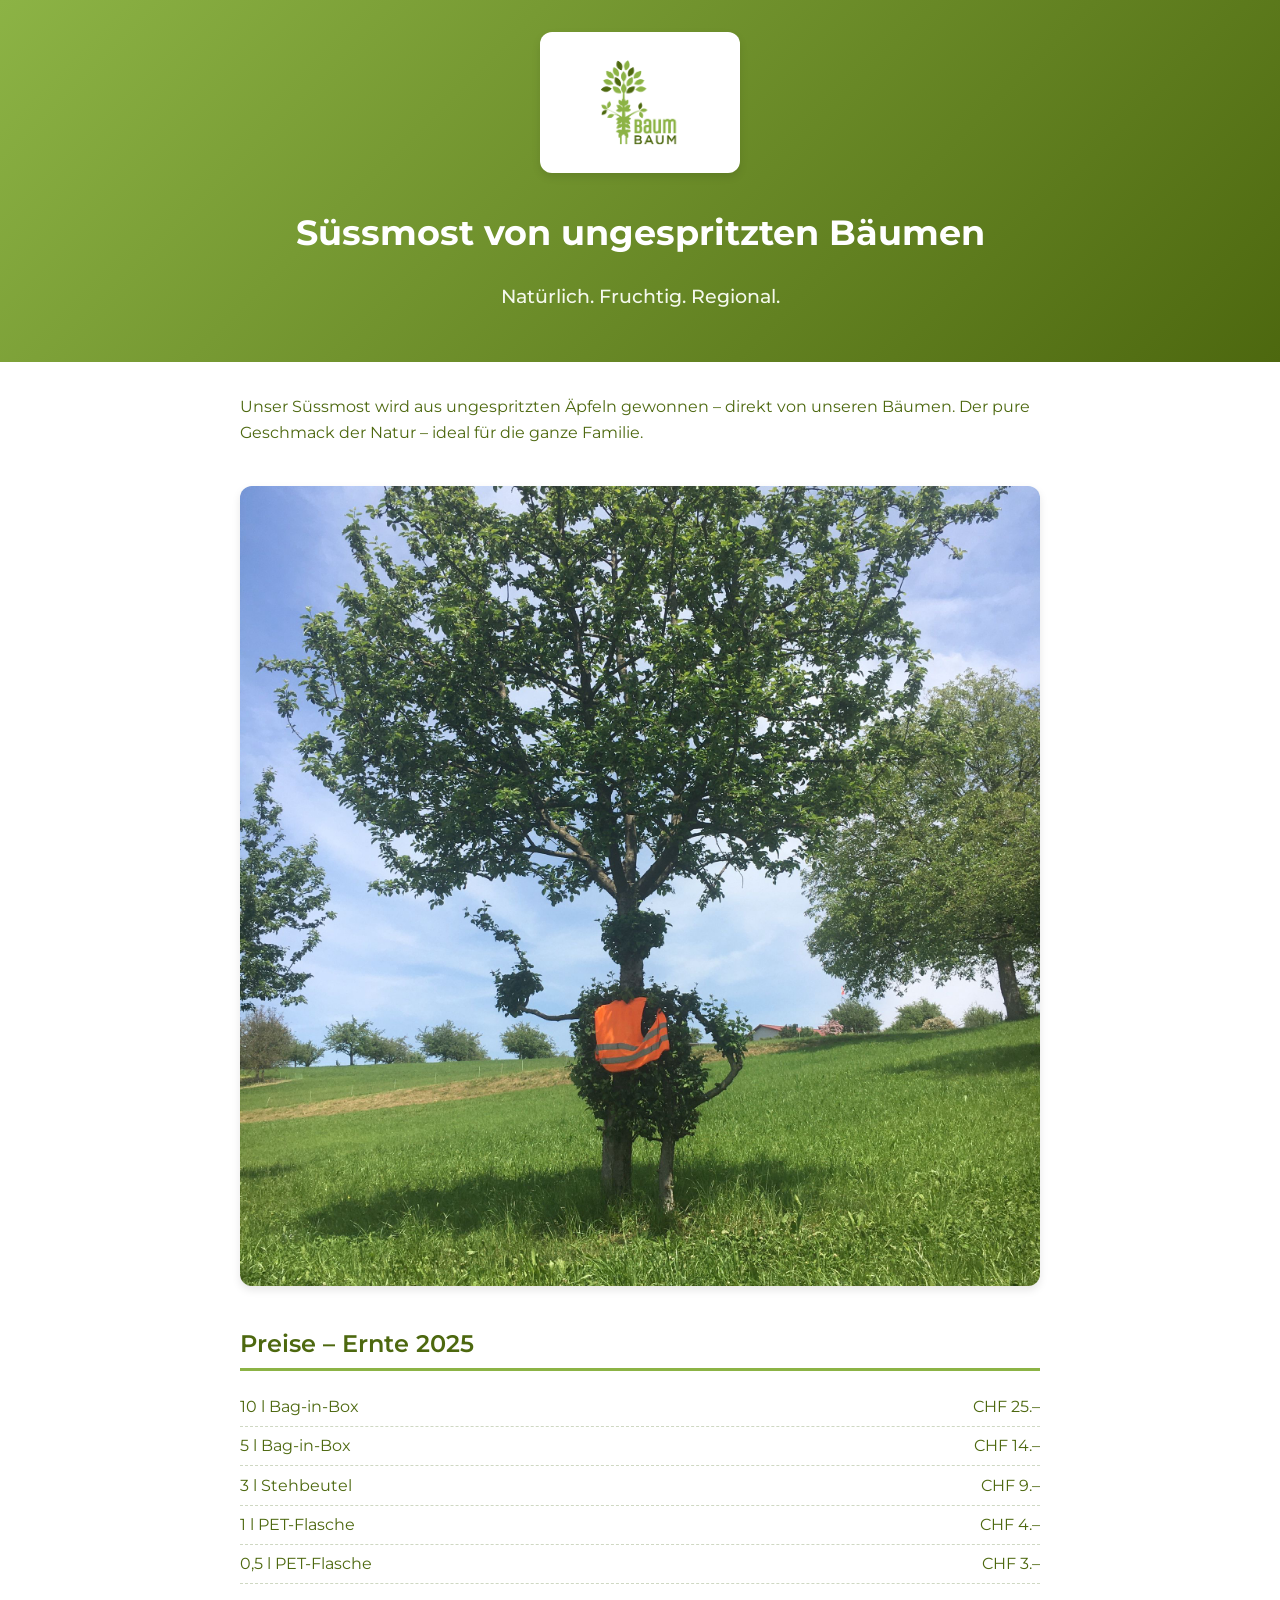
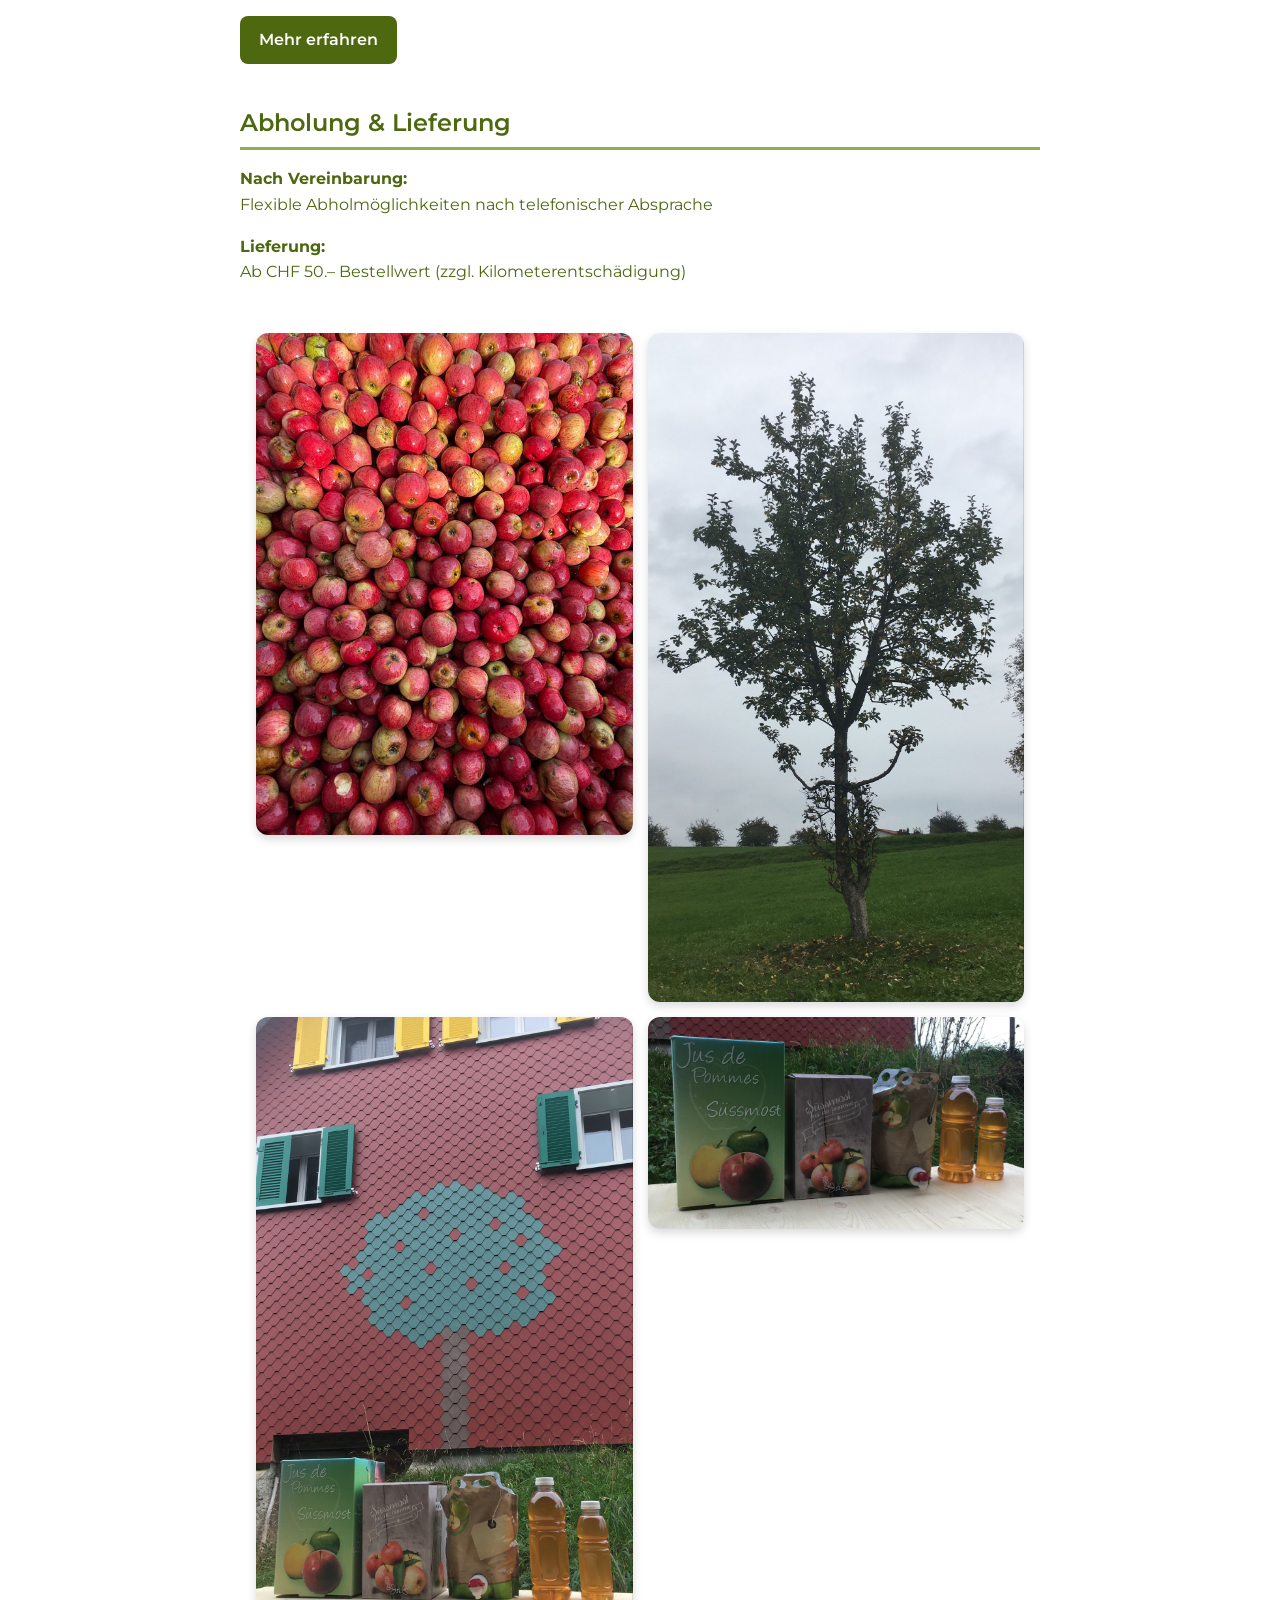
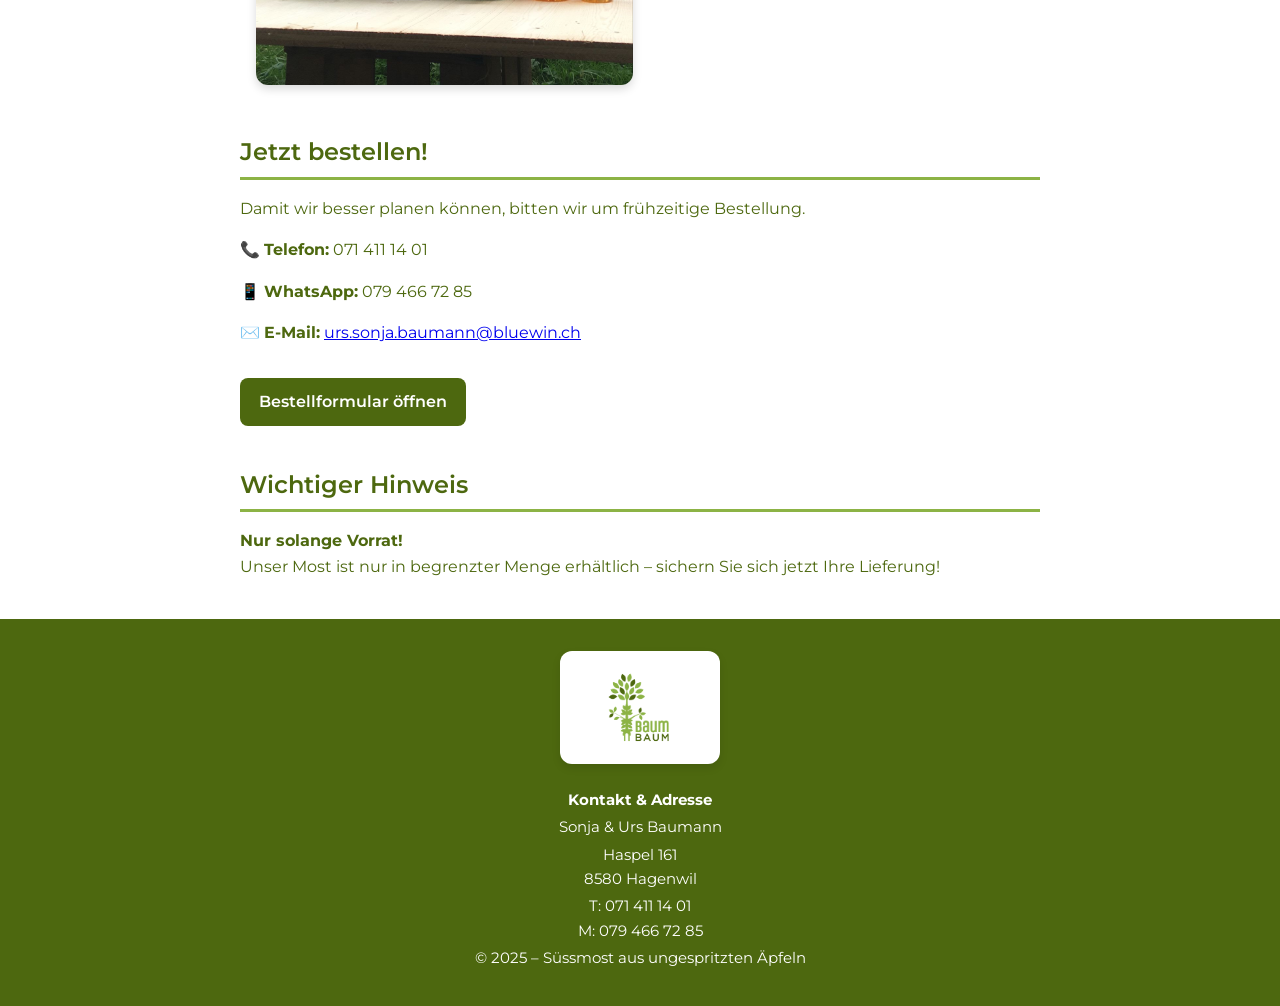
==== commit 3b0f94fe: "minor change" ====
--- a/index.html
+++ b/index.html
@@ -96,13 +96,6 @@
       color: var(--green-dark);
     }
 
-    .aktion {
-      background-color: #f9fbe7;
-      padding: 1.5rem;
-      border-left: 6px solid var(--green-light);
-      border-radius: 8px;
-    }
-
     footer {
       background-color: var(--green-dark);
       color: var(--white);
@@ -192,12 +185,6 @@
         <li><span>0,5 l PET-Flasche</span><span>CHF 3.–</span></li>
       </ul>
       <a href="docs/BaumBaum-Preisblatt.pdf" class="btn" target="_blank">Mehr erfahren</a>
-    </section>
-
-    <section class="aktion">
-      <h2>Aktion</h2>
-      <p>➤ Am <strong>Freitag, 24.</strong> & <strong>Samstag, 25. Oktober 2025</strong> 
-      erhalten Sie <strong>10 % Rabatt</strong></p>
     </section>
 
     <section>
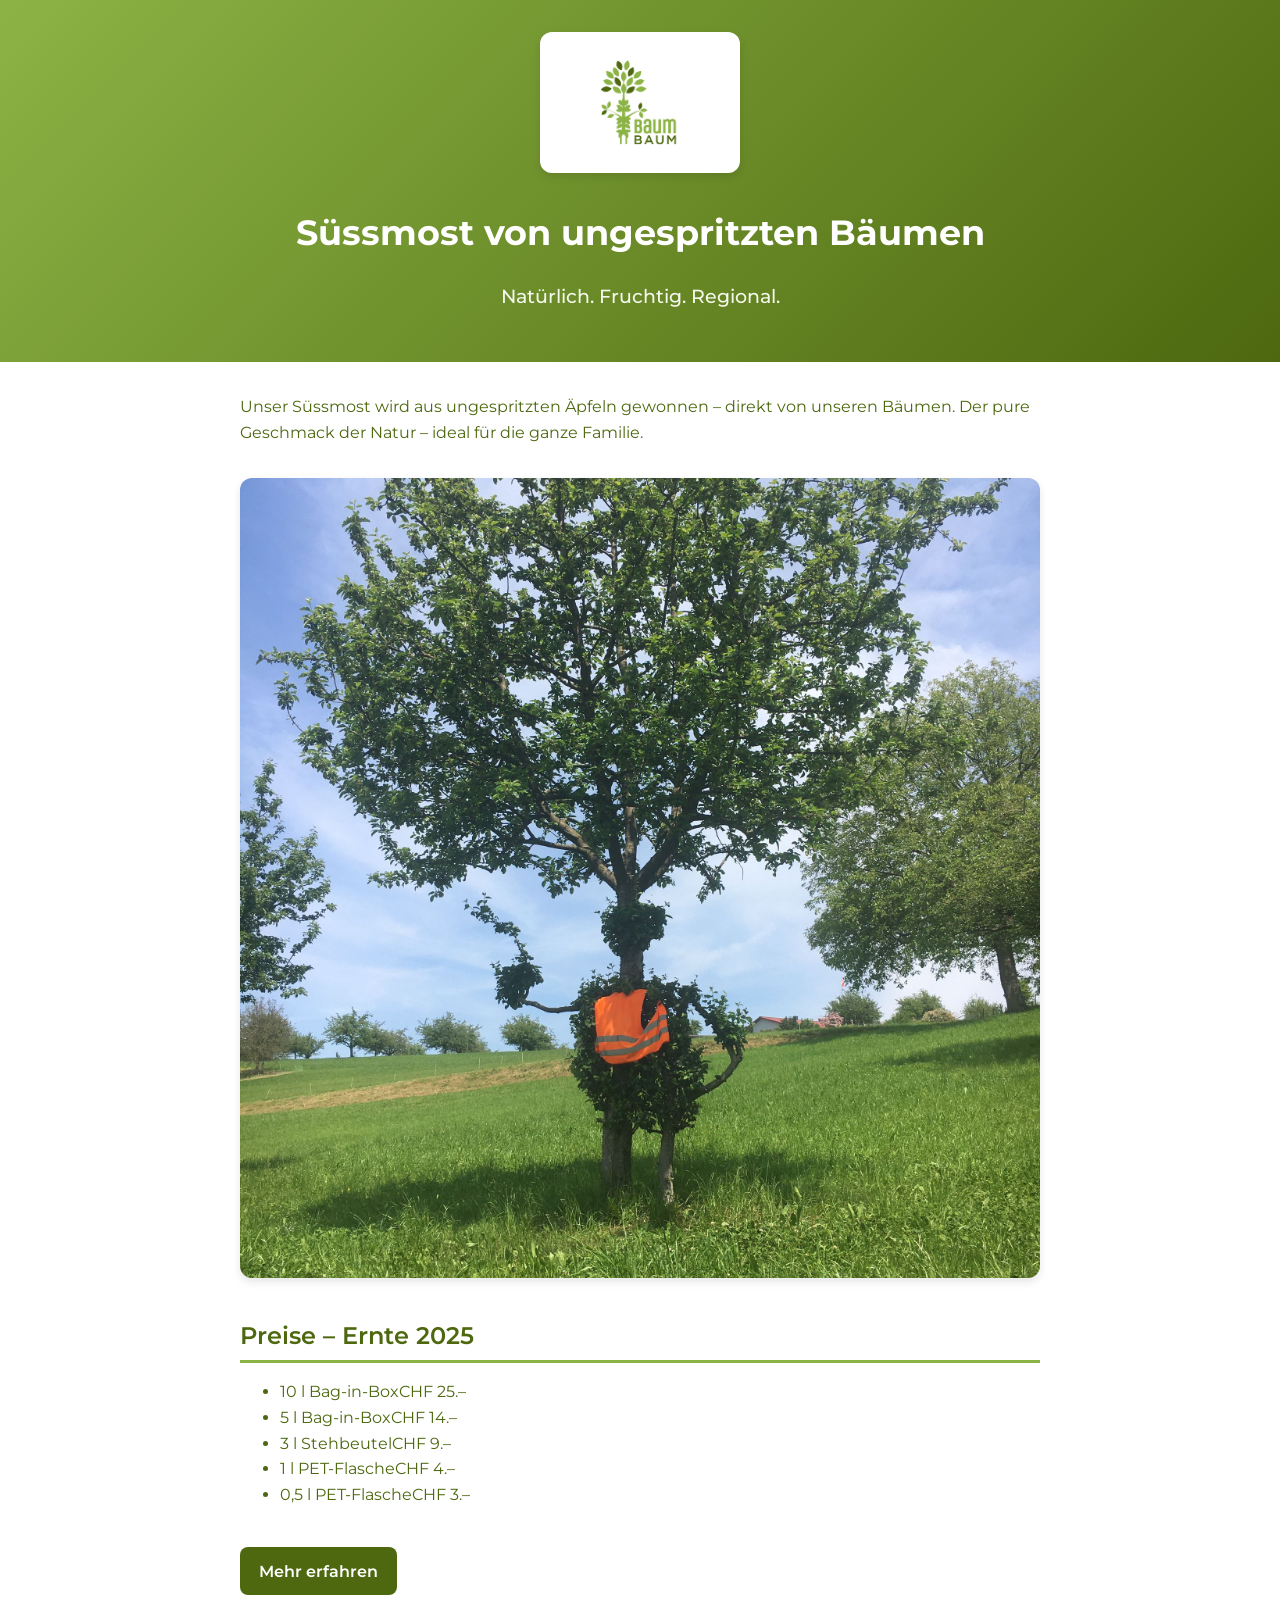
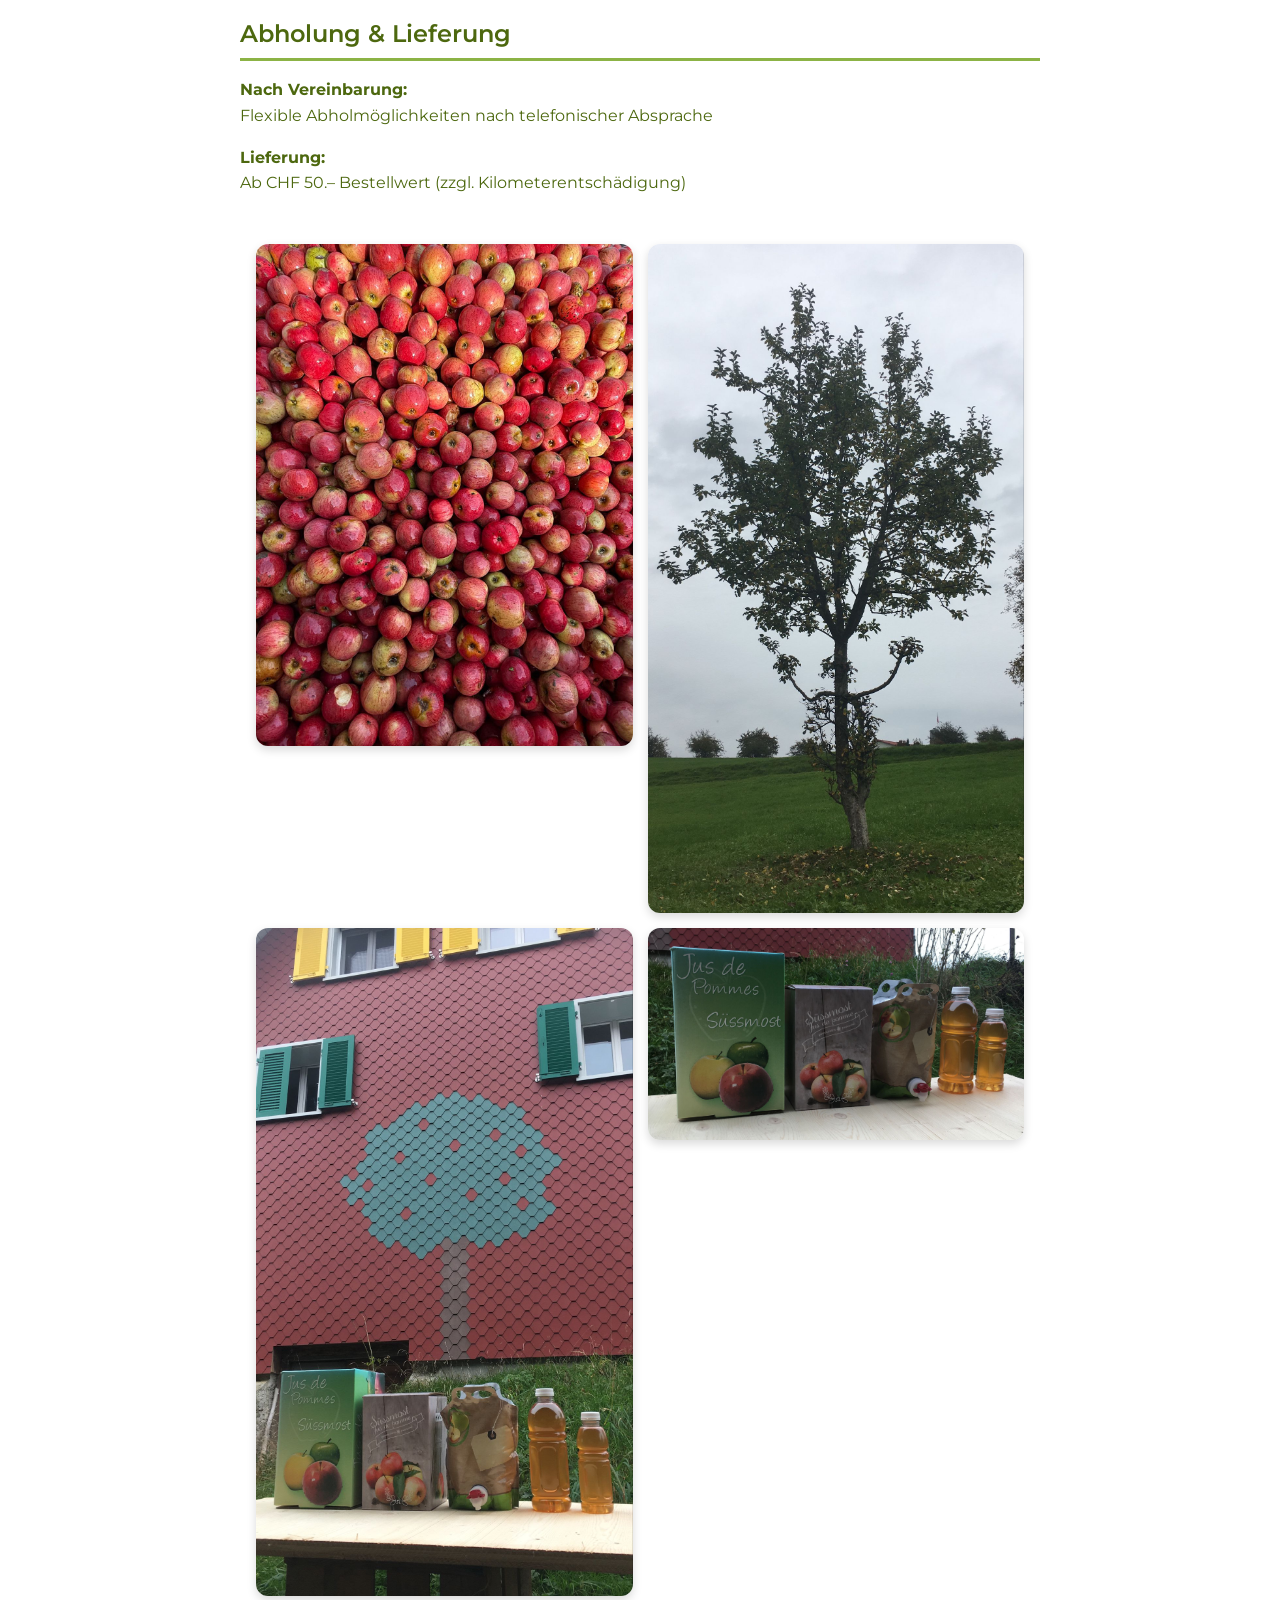
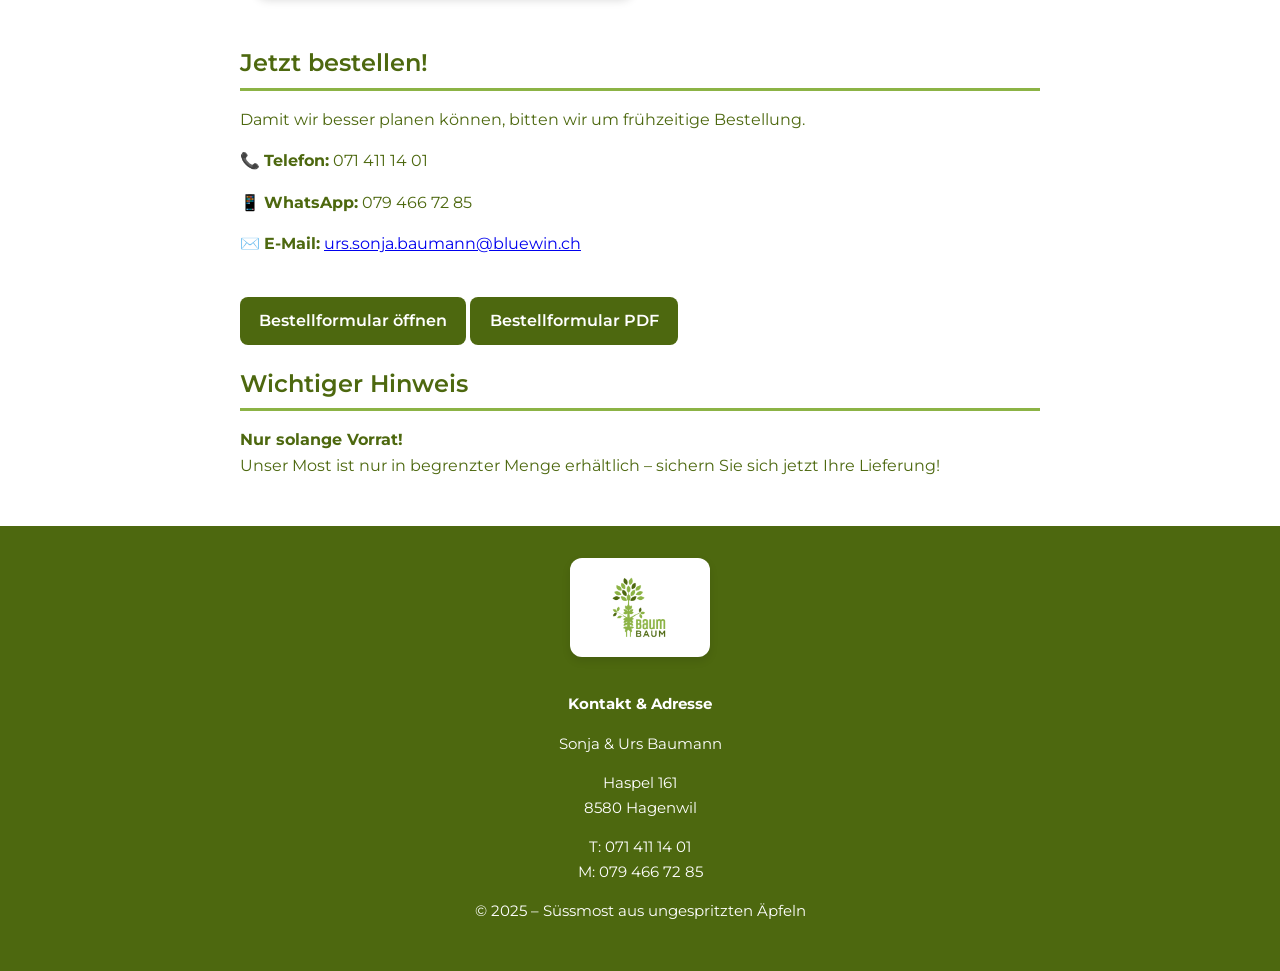
==== commit 719c922c: "feat: bestellformular" ====
--- a/index.html
+++ b/index.html
@@ -6,116 +6,9 @@
   <title>Süssmost – baumbaum.ch</title>
   <link href="https://fonts.googleapis.com/css2?family=Montserrat:wght@400;500;700&display=swap" rel="stylesheet">
 
+  
+  <link rel="stylesheet" href="style/style.css">
   <style>
-    :root {
-      --green-dark: #4d680f;
-      --green-light: #8cb345;
-      --white: #ffffff;
-    }
-
-    body {
-      font-family: 'Montserrat', sans-serif;
-      background-color: var(--white);
-      color: var(--green-dark);
-      margin: 0;
-      padding: 0;
-      line-height: 1.6;
-    }
-
-    header {
-      background: linear-gradient(135deg, var(--green-light), var(--green-dark));
-      color: var(--white);
-      text-align: center;
-      padding: 2rem 1rem;
-    }
-
-    header img {
-      background-color: #ffffff;
-      max-width: 200px;
-      margin-bottom: 1rem;
-      border-radius: 12px;
-      box-shadow: 0 4px 8px rgba(0,0,0,0.1);
-    }
-
-    header h1 {
-      font-size: 2.2rem;
-      margin: 0.5rem 0;
-      font-weight: 700;
-    }
-
-    header p {
-      font-size: 1.2rem;
-      font-weight: 500;
-      color: #f4f8ec;
-    }
-
-    main {
-      max-width: 800px;
-      margin: 2rem auto;
-      padding: 0 1.2rem;
-    }
-
-    section {
-      margin-bottom: 2.5rem;
-    }
-
-    h2 {
-      color: var(--green-dark);
-      border-bottom: 3px solid var(--green-light);
-      padding-bottom: 0.3rem;
-      margin-bottom: 1rem;
-      font-weight: 600;
-    }
-
-    ul {
-      list-style: none;
-      padding: 0;
-    }
-
-    li {
-      display: flex;
-      justify-content: space-between;
-      padding: 0.4rem 0;
-      border-bottom: 1px dashed #cfd8c3;
-    }
-
-    .btn {
-      display: inline-block;
-      background-color: var(--green-dark);
-      color: var(--white);
-      text-decoration: none;
-      padding: 0.7rem 1.2rem;
-      border-radius: 8px;
-      margin-top: 1rem;
-      transition: background-color 0.3s ease;
-      font-weight: 600;
-    }
-
-    .btn:hover {
-      background-color: var(--green-light);
-      color: var(--green-dark);
-    }
-
-    footer {
-      background-color: var(--green-dark);
-      color: var(--white);
-      text-align: center;
-      padding: 2rem 1rem;
-      font-size: 0.95rem;
-    }
-
-    footer img {
-      background-color: #ffffff;
-      max-width: 160px;
-      margin-bottom: 0.8rem;
-      border-radius: 12px;
-      box-shadow: 0 4px 8px rgba(0,0,0,0.1);
-    }
-
-    footer p {
-      margin: 0.2rem 0;
-    }
-
     .gallery {
       display: grid;
       grid-template-columns: repeat(auto-fit, minmax(250px, 1fr));
@@ -162,7 +55,9 @@
 </head>
 <body>
   <header>
-    <img src="img/logo_baumbaum.png" alt="Logo">
+    <a href="index.html">
+      <img src="img/logo_baumbaum.png" alt="Logo">
+    </a>
     <h1>Süssmost von ungespritzten Bäumen</h1>
     <p>Natürlich. Fruchtig. Regional.</p>
   </header>
@@ -210,7 +105,8 @@
       <p>📞 <strong>Telefon:</strong> 071 411 14 01</p>
       <p>📱 <strong>WhatsApp:</strong> 079 466 72 85</p>
       <p>✉️ <strong>E-Mail:</strong> <a href="mailto:urs.sonja.baumann@bluewin.ch">urs.sonja.baumann@bluewin.ch</a></p>
-      <a href="docs/BaumBaum-Bestellung.pdf" class="btn" target="_blank">Bestellformular öffnen</a>
+      <a href="bestellung.html" class="btn">Bestellformular öffnen</a>
+      <a href="docs/BaumBaum-Bestellung.pdf" class="btn" target="_blank">Bestellformular PDF</a>
     </section>
 
     <section>
--- a/style/style.css
+++ b/style/style.css
@@ -0,0 +1,130 @@
+:root {
+  --green-dark: #4d680f;
+  --green-light: #8cb345;
+  --white: #ffffff;
+}
+
+body {
+  font-family: 'Montserrat', sans-serif;
+  background-color: var(--white);
+  color: var(--green-dark);
+  margin: 0;
+  padding: 0;
+  line-height: 1.6;
+}
+
+header {
+  background: linear-gradient(135deg, var(--green-light), var(--green-dark));
+  color: var(--white);
+  text-align: center;
+  padding: 2rem 1rem;
+}
+
+header img {
+  background-color: #ffffff;
+  max-width: 200px;
+  margin-bottom: 1rem;
+  border-radius: 12px;
+  box-shadow: 0 4px 8px rgba(0,0,0,0.1);
+}
+
+header h1 {
+  font-size: 2.2rem;
+  margin: 0.5rem 0;
+  font-weight: 700;
+}
+
+header p {
+  font-size: 1.2rem;
+  font-weight: 500;
+  color: #f4f8ec;
+}
+
+main {
+  max-width: 800px;
+  margin: 2rem auto;
+  padding: 0 1.2rem;
+}
+
+h2 {
+  border-bottom: 3px solid var(--green-light);
+  padding-bottom: 0.3rem;
+  margin-bottom: 1rem;
+  font-weight: 600;
+  color: var(--green-dark);
+}
+
+label {
+  font-weight: 600;
+  display: block;
+  margin: 1rem 0 0.3rem;
+}
+
+input, select, textarea {
+  width: 100%;
+  padding: 0.7rem;
+  border: 1px solid #cfd8c3;
+  border-radius: 8px;
+  font-size: 1rem;
+}
+
+.product-row {
+  display: flex;
+  gap: 1rem;
+  margin-bottom: 1rem;
+  align-items: center;
+}
+
+.product-row span {
+  flex: 1;
+}
+
+.product-row input {
+  width: 90px;
+}
+
+.btn {
+  display: inline-block;
+  background-color: var(--green-dark);
+  color: var(--white);
+  padding: 0.7rem 1.2rem;
+  border-radius: 8px;
+  margin-top: 1.5rem;
+  font-weight: 600;
+  cursor: pointer;
+  border: none;
+  transition: 0.3s ease;
+  text-decoration: none;
+}
+
+.btn:hover {
+  background-color: var(--green-light);
+  color: var(--green-dark);
+}
+
+footer {
+  background-color: var(--green-dark);
+  color: var(--white);
+  text-align: center;
+  padding: 2rem 1rem;
+  margin-top: 3rem;
+  font-size: 0.95rem;
+}
+
+footer img {
+  background-color: #ffffff;
+  max-width: 140px;
+  margin-bottom: 0.8rem;
+  border-radius: 12px;
+  box-shadow: 0 4px 8px rgba(0,0,0,0.1);
+}
+
+@media (max-width: 600px) {
+  .product-row {
+    flex-direction: column;
+    align-items: flex-start;
+  }
+  .product-row input {
+    width: 100%;
+  }
+}
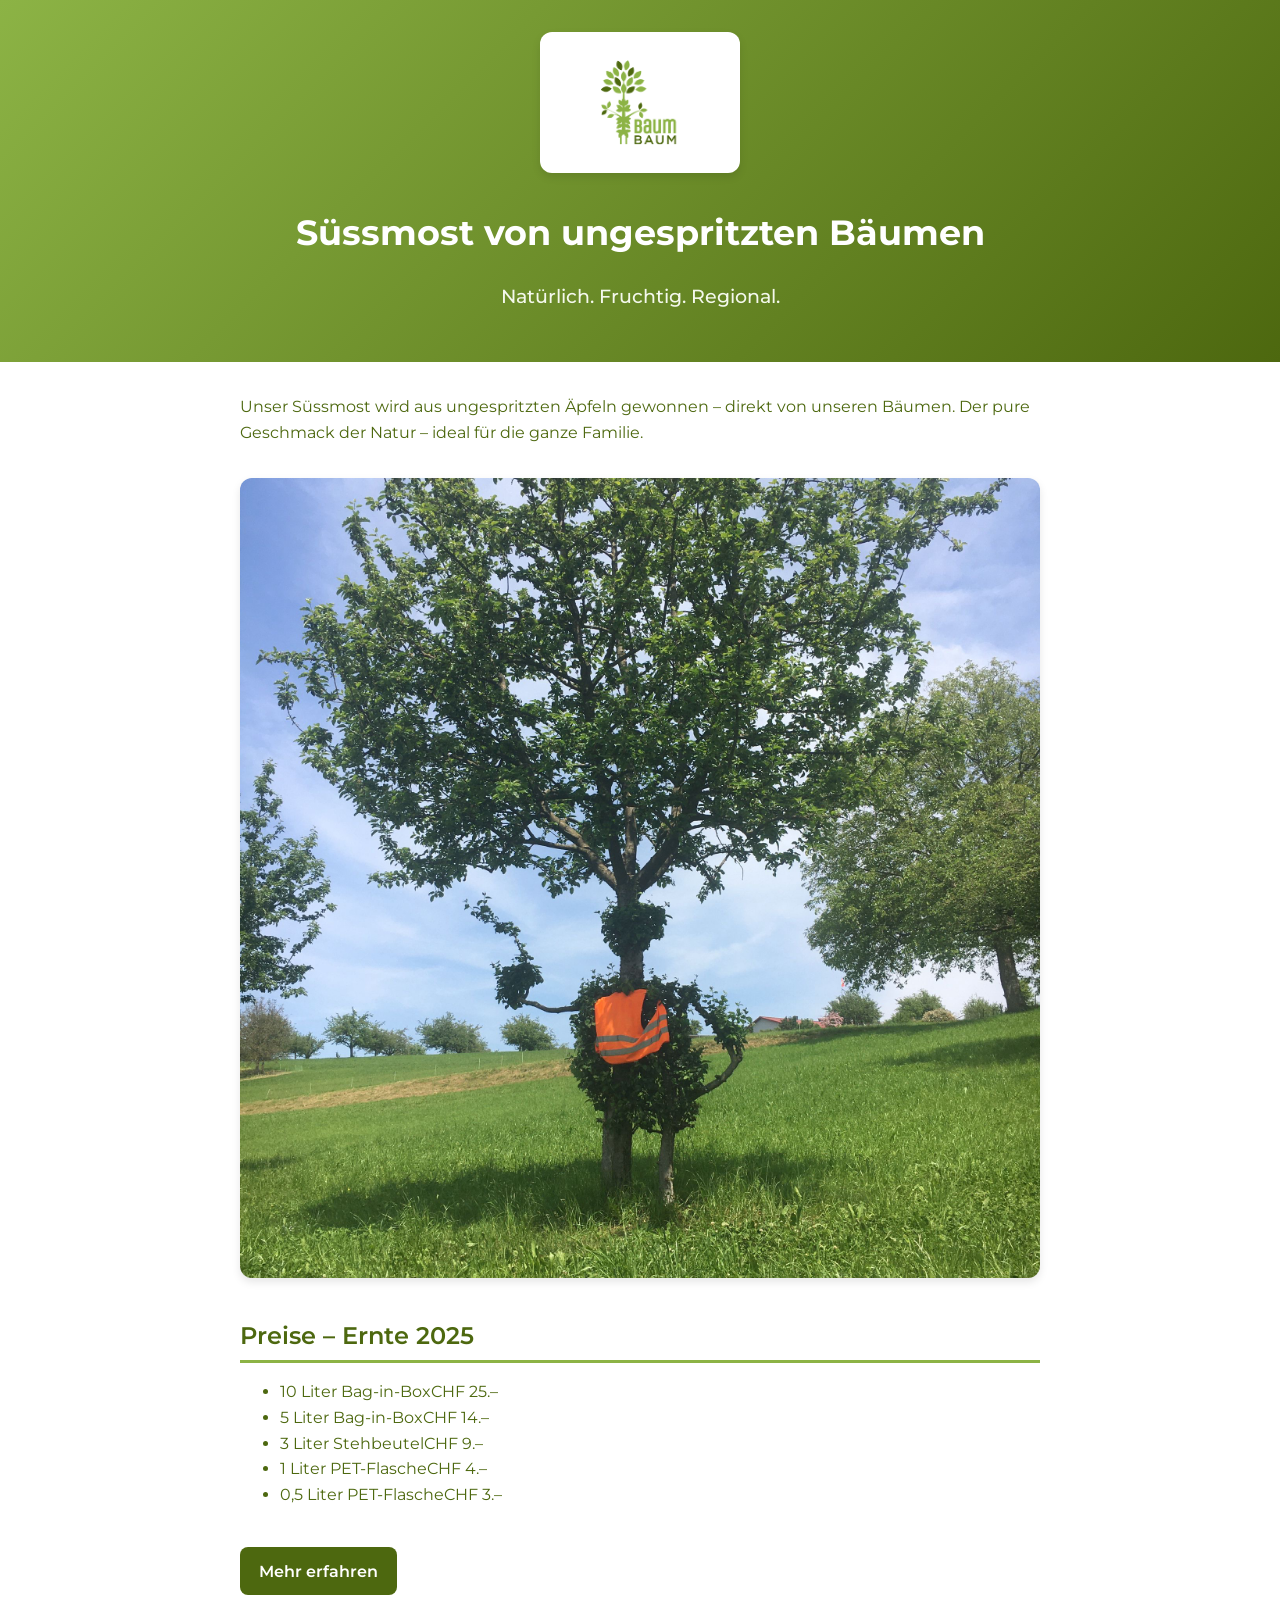
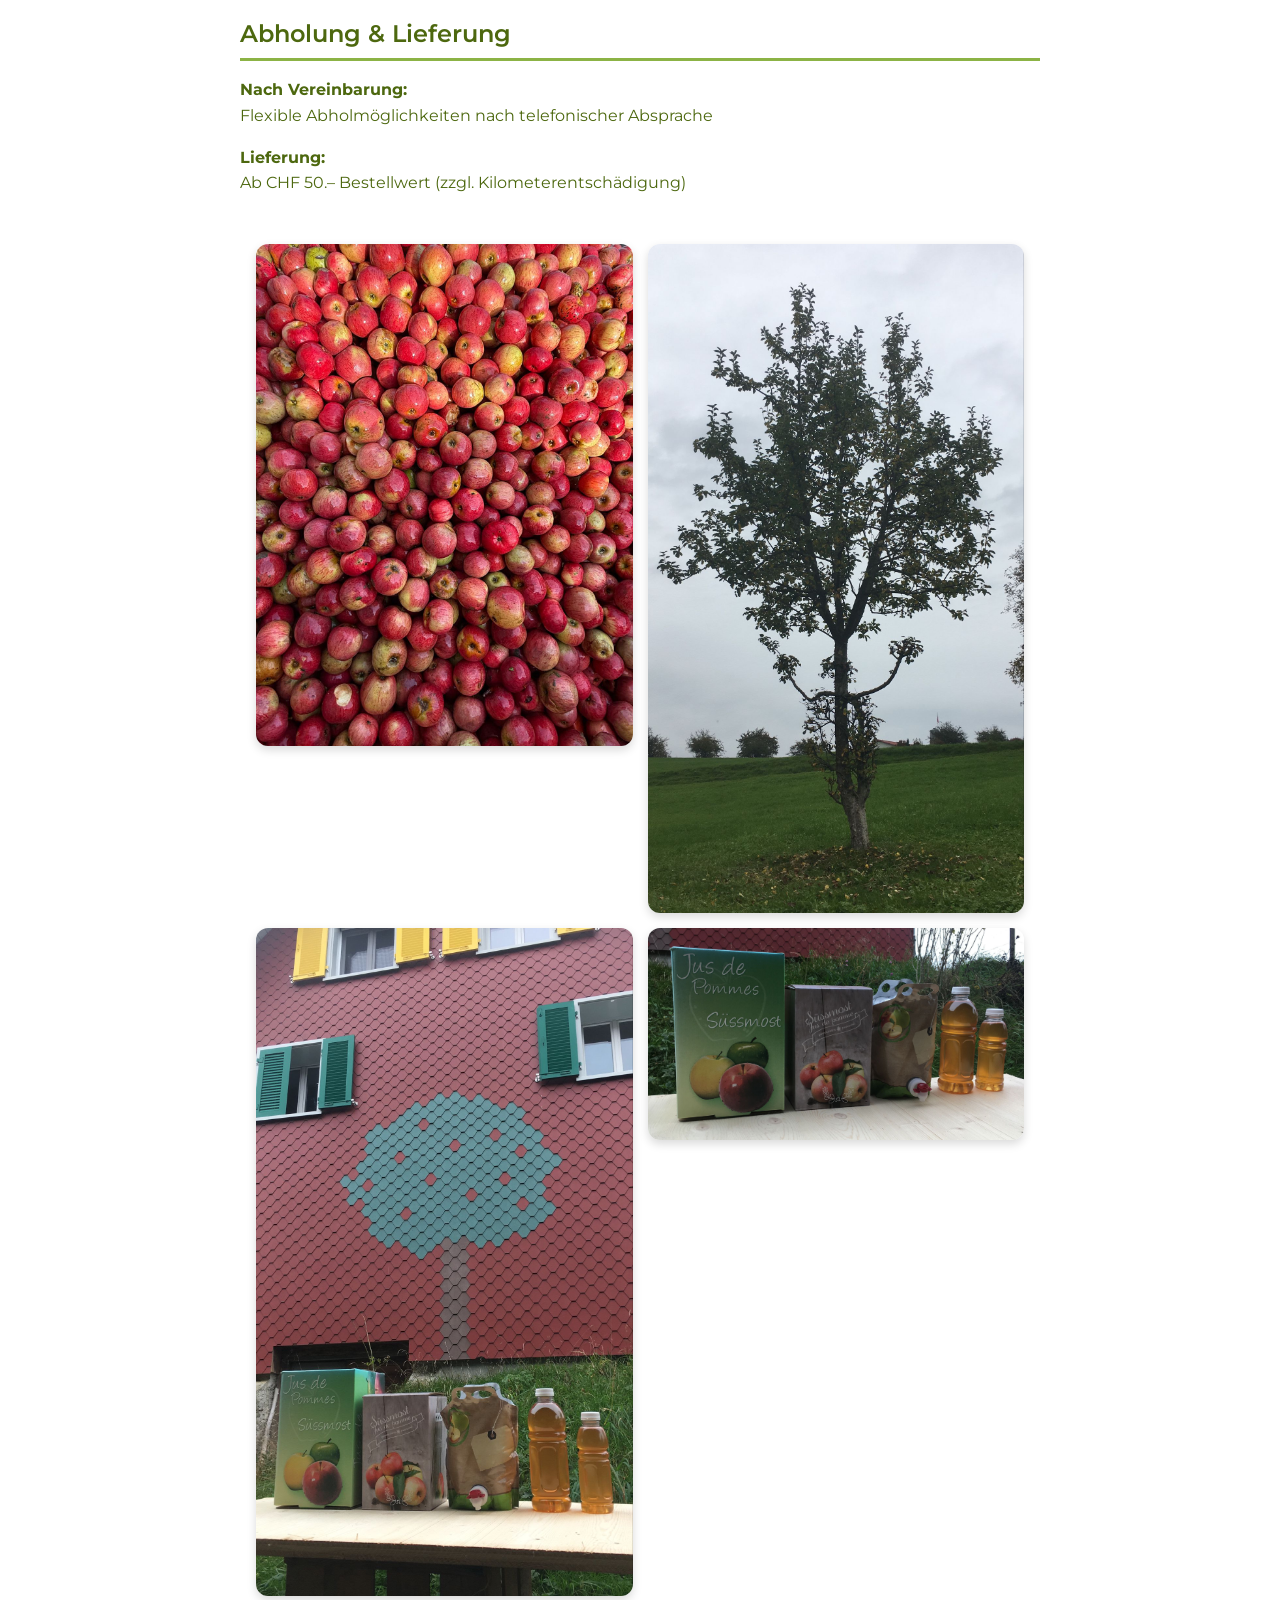
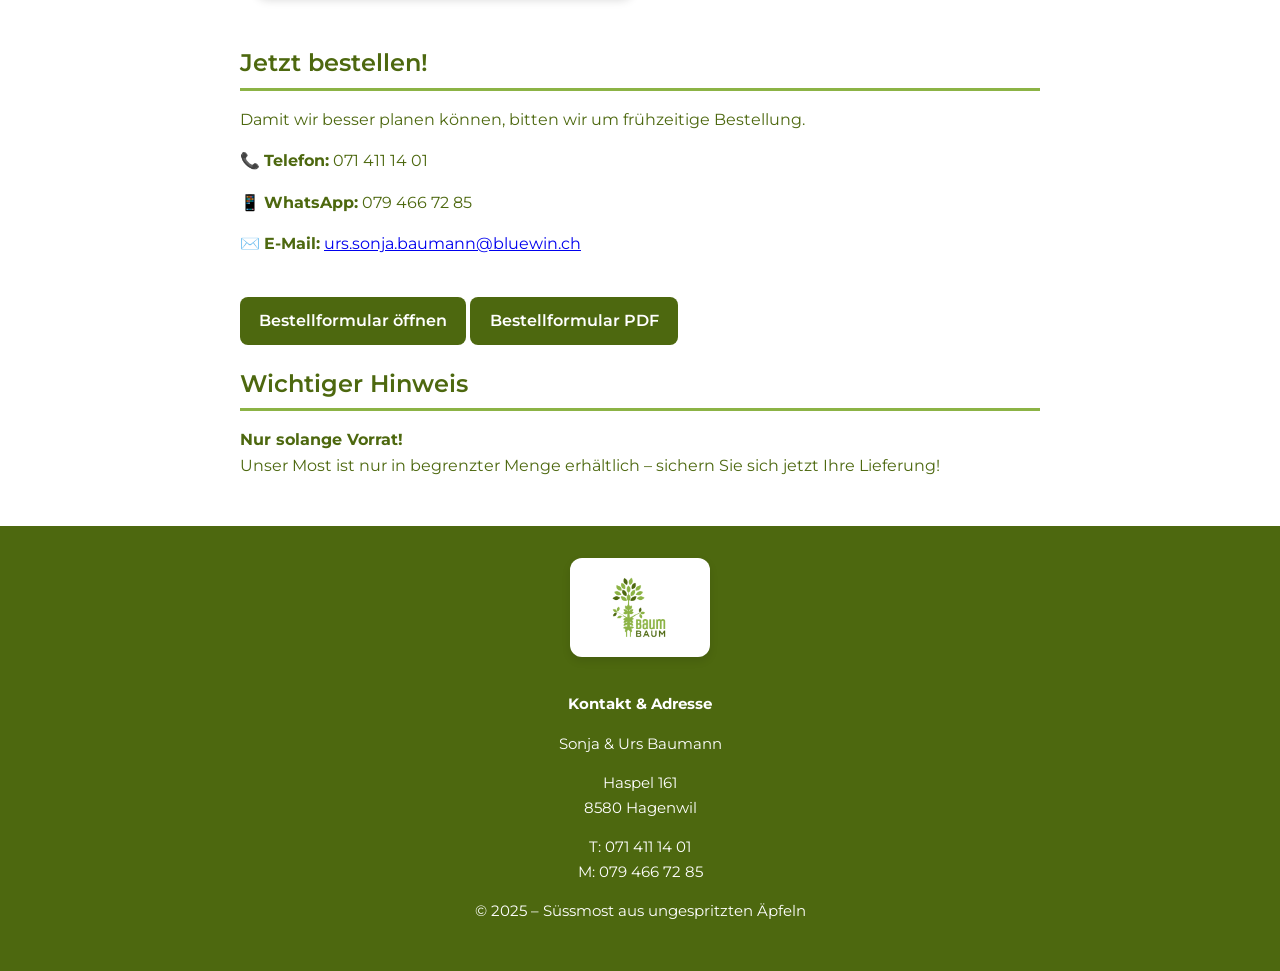
==== commit 8fddef7b: "feat: liter" ====
--- a/index.html
+++ b/index.html
@@ -73,11 +73,11 @@
     <section>
       <h2>Preise – Ernte 2025</h2>
       <ul>
-        <li><span>10 l Bag-in-Box</span><span>CHF 25.–</span></li>
-        <li><span>5 l Bag-in-Box</span><span>CHF 14.–</span></li>
-        <li><span>3 l Stehbeutel</span><span>CHF 9.–</span></li>
-        <li><span>1 l PET-Flasche</span><span>CHF 4.–</span></li>
-        <li><span>0,5 l PET-Flasche</span><span>CHF 3.–</span></li>
+        <li><span>10 Liter Bag-in-Box</span><span>CHF 25.–</span></li>
+        <li><span>5 Liter Bag-in-Box</span><span>CHF 14.–</span></li>
+        <li><span>3 Liter Stehbeutel</span><span>CHF 9.–</span></li>
+        <li><span>1 Liter PET-Flasche</span><span>CHF 4.–</span></li>
+        <li><span>0,5 Liter PET-Flasche</span><span>CHF 3.–</span></li>
       </ul>
       <a href="docs/BaumBaum-Preisblatt.pdf" class="btn" target="_blank">Mehr erfahren</a>
     </section>
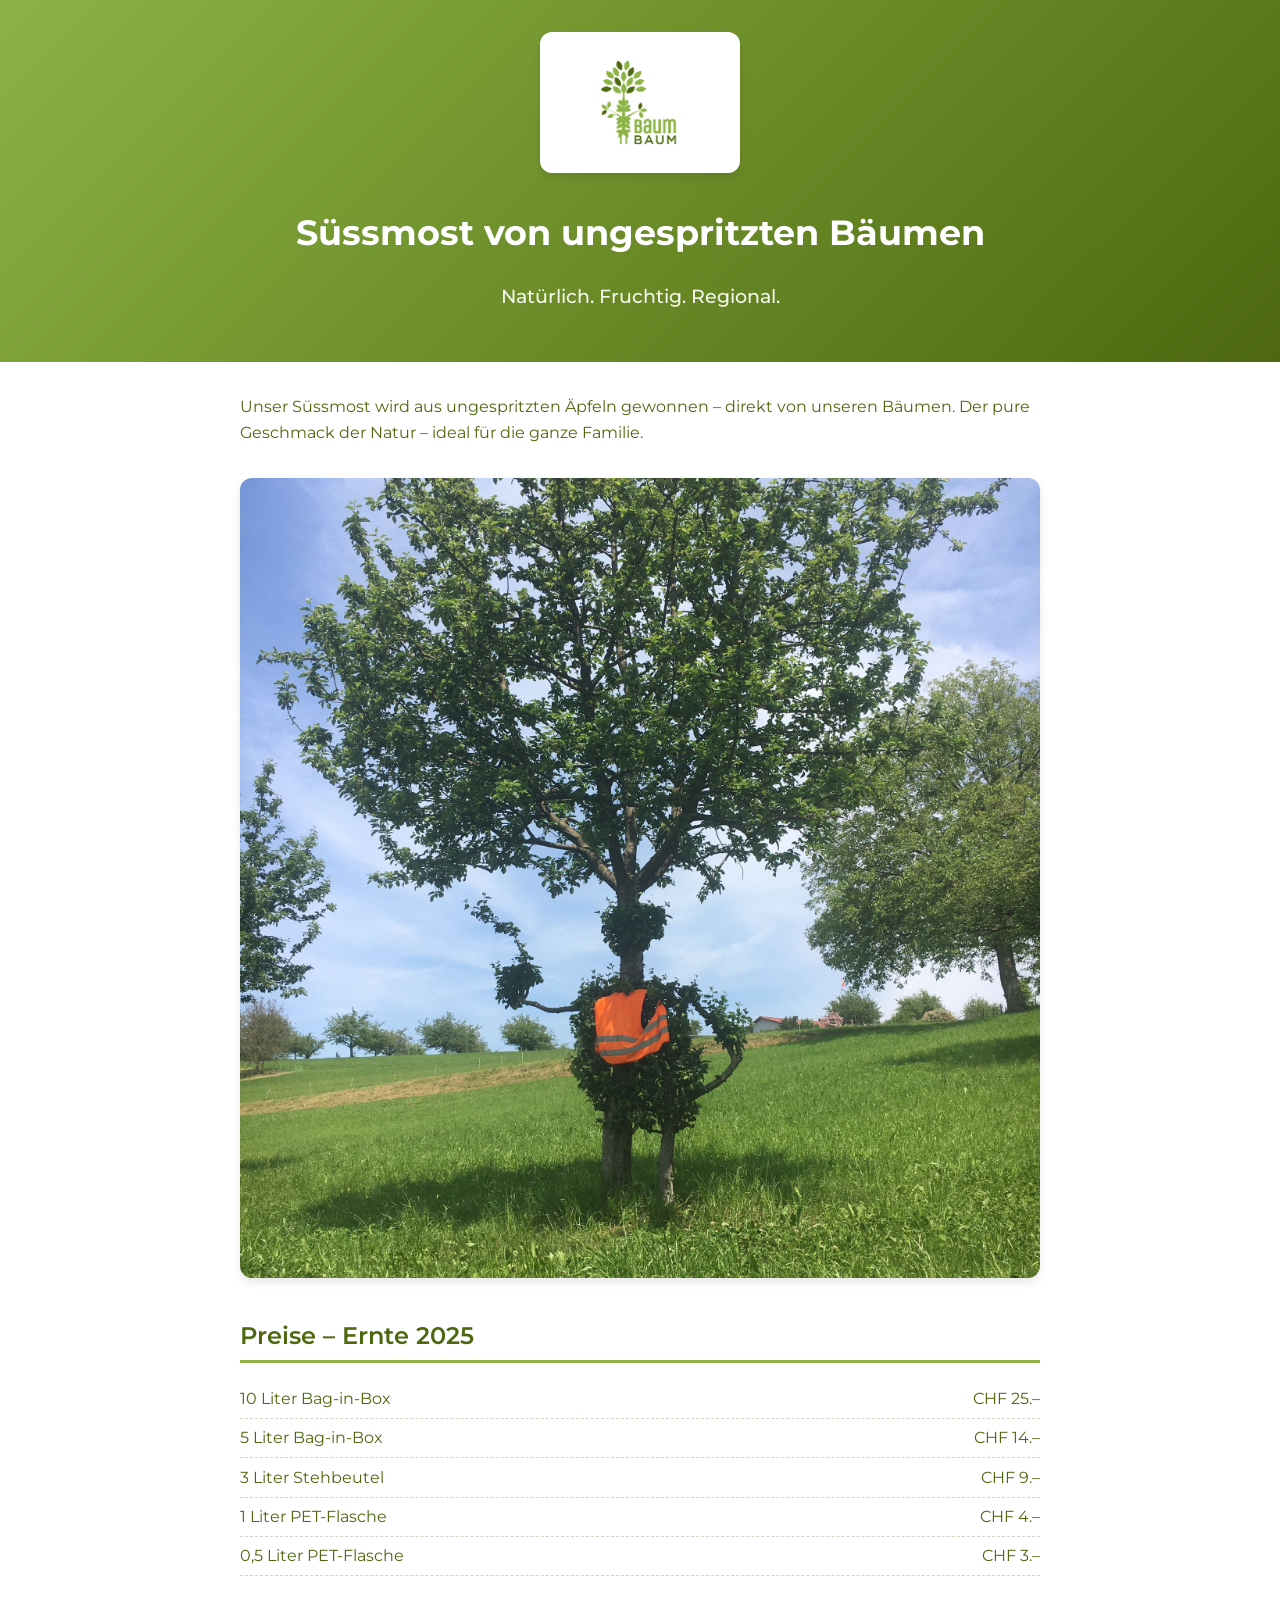
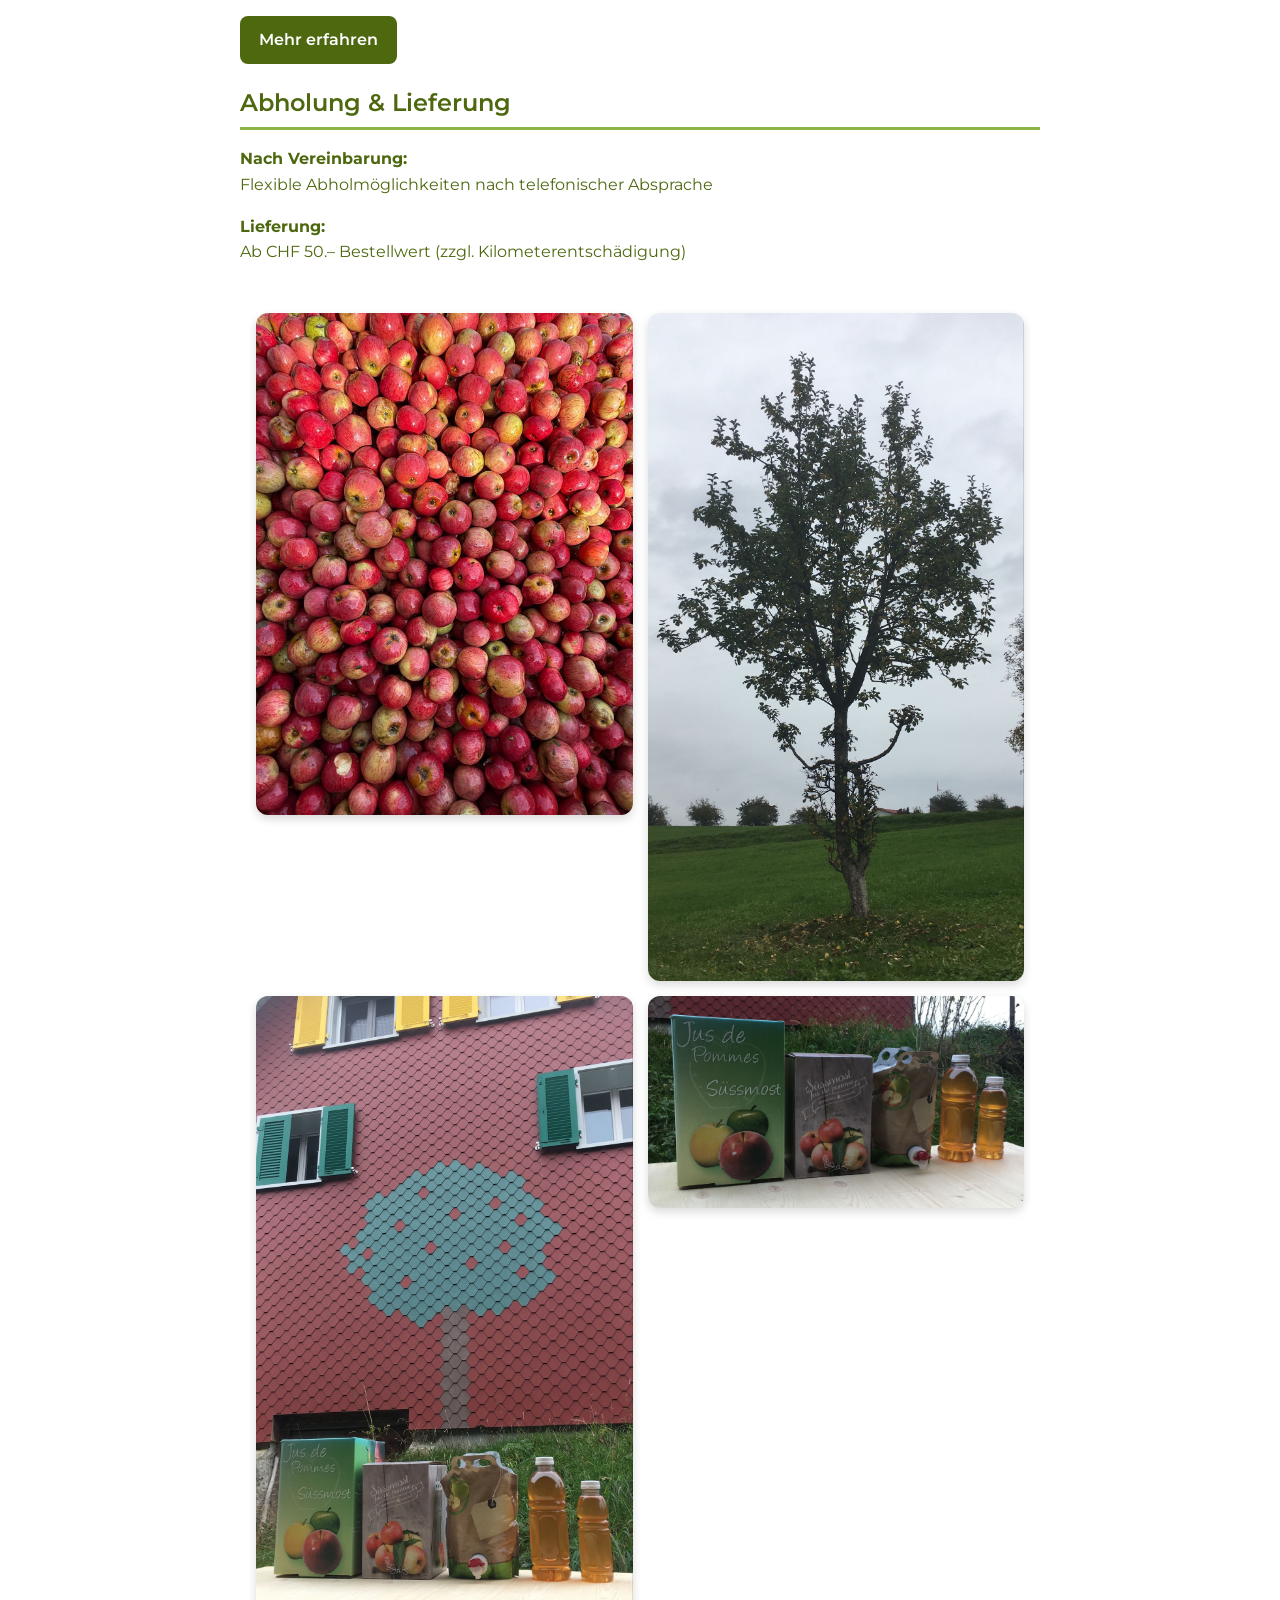
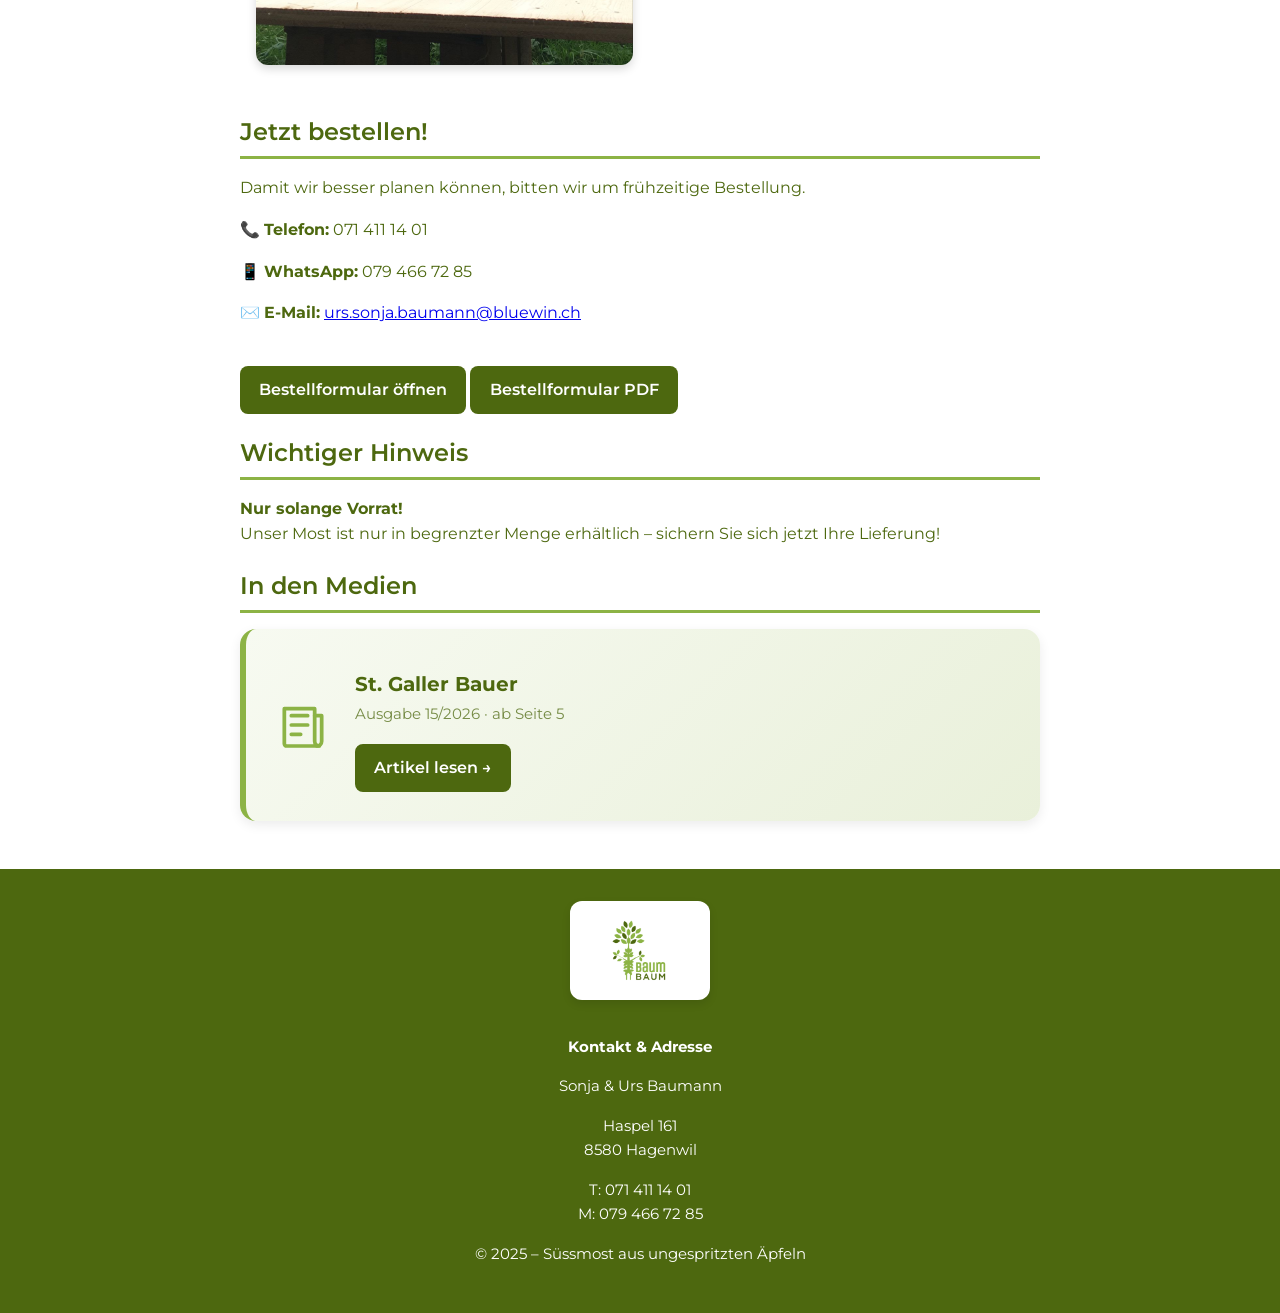
==== commit 256d39a6: "feat: artikel" ====
--- a/index.html
+++ b/index.html
@@ -46,6 +46,62 @@
       margin: 2rem 0;
     }
 
+    .press-card {
+      display: flex;
+      gap: 1.5rem;
+      align-items: center;
+      background: linear-gradient(135deg, #f7faf1, #e9f0da);
+      border-left: 6px solid var(--green-light);
+      border-radius: 16px;
+      padding: 1.8rem;
+      box-shadow: 0 4px 12px rgba(0, 0, 0, 0.08);
+      transition: transform 0.3s ease, box-shadow 0.3s ease;
+    }
+
+    .press-card svg {
+      flex: 0 0 auto;
+      width: 56px;
+      height: 56px;
+      color: var(--green-light);
+    }
+
+    .press-tag {
+      display: inline-block;
+      background-color: var(--green-light);
+      color: var(--white);
+      font-size: 0.72rem;
+      font-weight: 700;
+      letter-spacing: 0.08em;
+      text-transform: uppercase;
+      padding: 0.2rem 0.6rem;
+      border-radius: 999px;
+    }
+
+    .press-card h3 {
+      margin: 0.6rem 0 0.2rem;
+      font-size: 1.25rem;
+      font-weight: 700;
+    }
+
+    .press-meta {
+      margin: 0;
+      font-size: 0.92rem;
+      opacity: 0.75;
+    }
+
+    .press-card .btn {
+      margin-top: 1.1rem;
+    }
+
+    @media (max-width: 600px) {
+      .press-card {
+        flex-direction: column;
+        align-items: flex-start;
+        gap: 0.8rem;
+        padding: 1.4rem;
+      }
+    }
+
     .image img {
       max-width: 100%;
       border-radius: 12px;
@@ -114,6 +170,24 @@
       <p><strong>Nur solange Vorrat!</strong><br>
       Unser Most ist nur in begrenzter Menge erhältlich – sichern Sie sich jetzt Ihre Lieferung!</p>
     </section>
+
+    <section>
+      <h2>In den Medien</h2>
+      <div class="press-card">
+        <svg viewBox="0 0 24 24" fill="none" stroke="currentColor" stroke-width="1.6"
+             stroke-linecap="round" stroke-linejoin="round" aria-hidden="true">
+          <path d="M4 5h13v14a2 2 0 0 0 2 2H5a1 1 0 0 1-1-1V5z"></path>
+          <path d="M17 8h3v11a2 2 0 0 1-2 2"></path>
+          <path d="M7 8h7M7 12h7M7 16h4"></path>
+        </svg>
+        <div>
+          <h3>St. Galler Bauer</h3>
+          <p class="press-meta">Ausgabe 15/2026 · ab Seite 5</p>
+          <a href="https://www.stgallerbauer.ch/online-archiv-2026/#flipbook-15-2026/5/"
+             class="btn" target="_blank" rel="noopener">Artikel lesen →</a>
+        </div>
+      </div>
+    </section>
   </main>
 
   <footer>
--- a/style/style.css
+++ b/style/style.css
@@ -44,6 +44,18 @@
   max-width: 800px;
   margin: 2rem auto;
   padding: 0 1.2rem;
+}
+
+ul {
+  list-style: none;
+  padding: 0;
+}
+
+li {
+  display: flex;
+  justify-content: space-between;
+  padding: 0.4rem 0;
+  border-bottom: 1px dashed #cfd8c3;
 }
 
 h2 {
